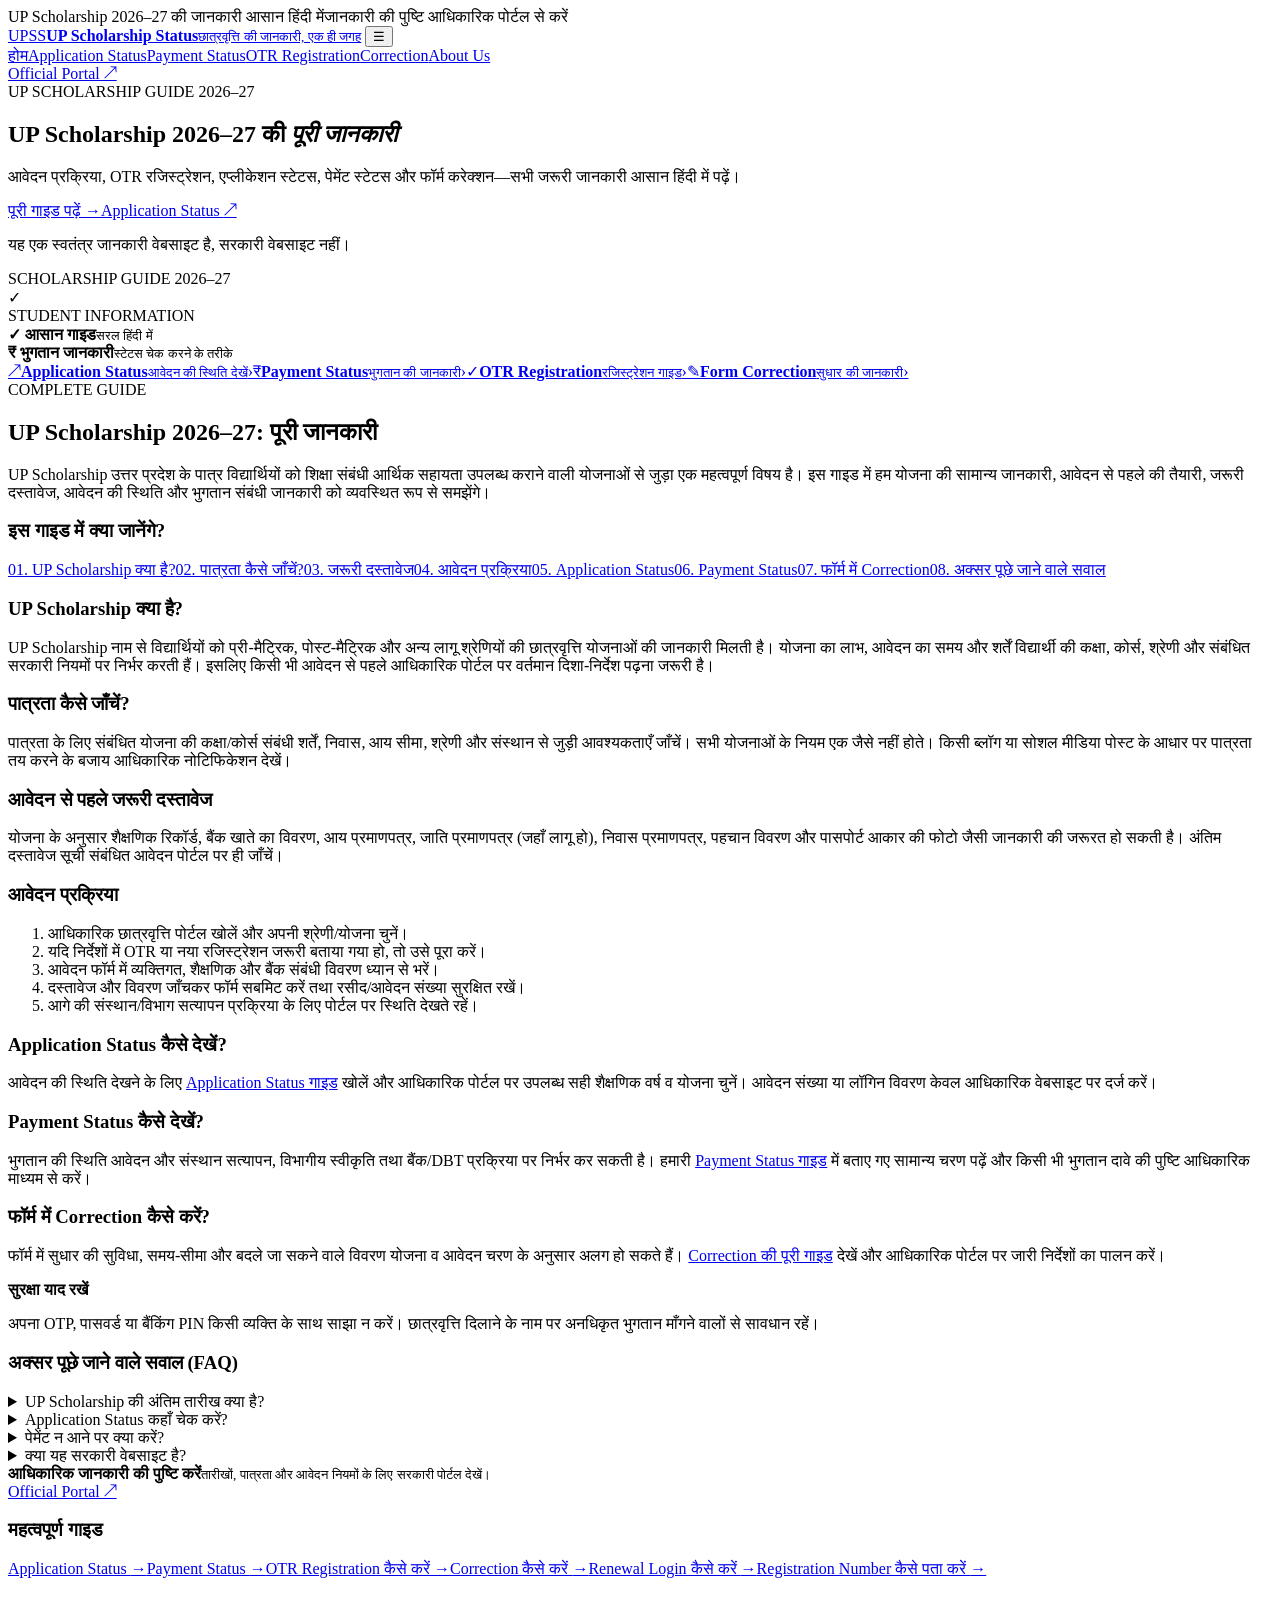
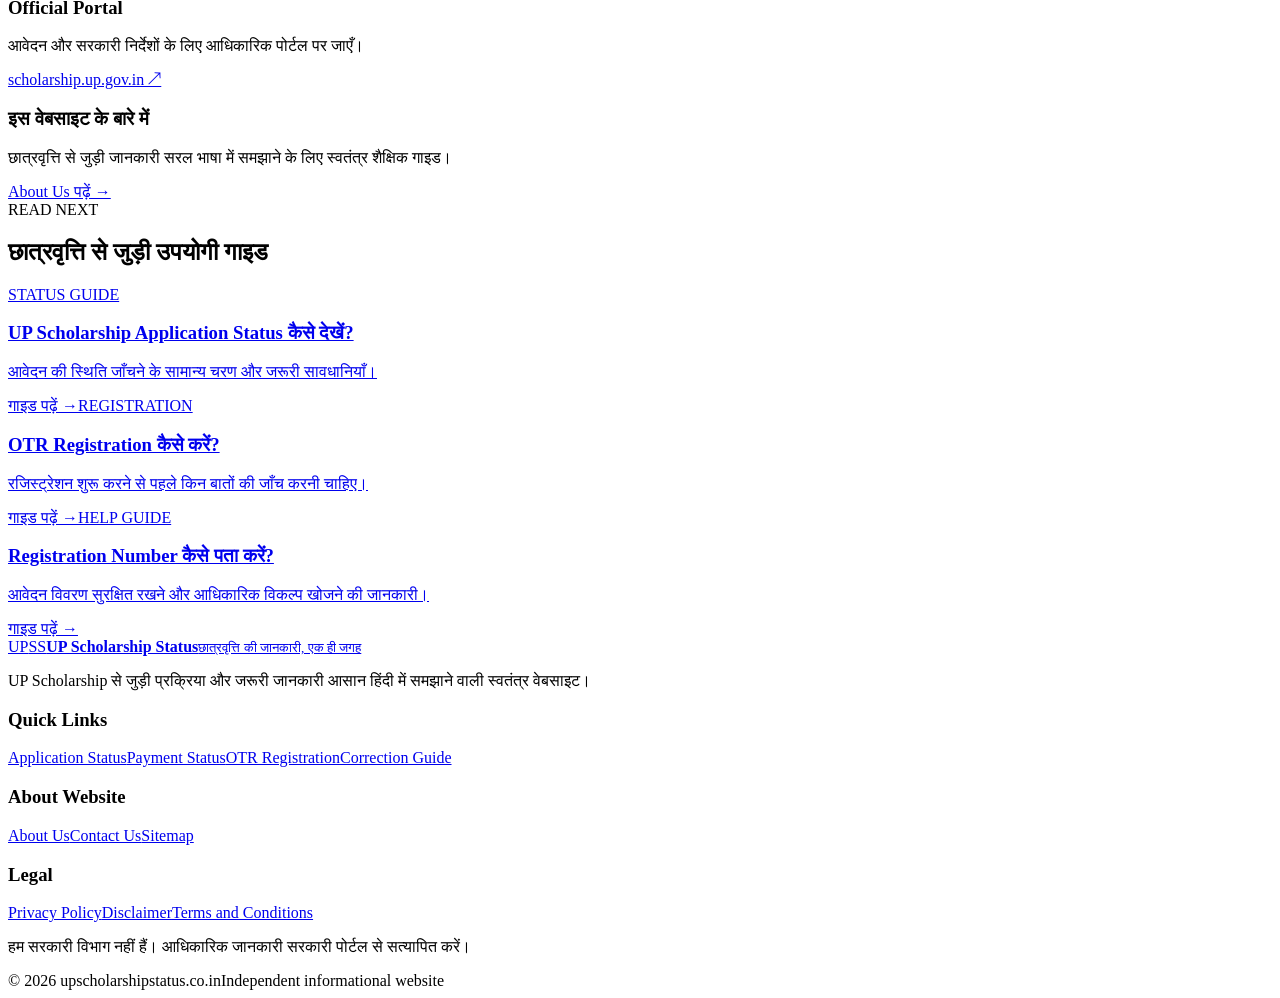
==== index.html @ b2dc7ee7 "Add files via upload" ====
<!doctype html>
<html lang="hi">
<head>
<meta charset="utf-8"><meta name="viewport" content="width=device-width, initial-scale=1">
<title>UP Scholarship 2026–27: पूरी जानकारी, आवेदन, स्टेटस और भुगतान</title>
<meta name="description" content="UP Scholarship 2026–27 की पूरी गाइड: आवेदन प्रक्रिया, OTR रजिस्ट्रेशन, एप्लीकेशन स्टेटस, पेमेंट स्टेटस, करेक्शन और जरूरी जानकारी।">
<link rel="canonical" href="https://upscholarshipstatus.co.in/">
<meta name="theme-color" content="#12396b"><link rel="stylesheet" href="/assets/style.css">
</head><body>
<div class="topline"><div class="wrap top-inner"><span>UP Scholarship 2026–27 की जानकारी आसान हिंदी में</span><span>जानकारी की पुष्टि आधिकारिक पोर्टल से करें</span></div></div>
<header class="header"><div class="wrap header-inner">
<a class="brand" href="/" aria-label="UP Scholarship Status homepage"><span class="brand-logo">UP<span>SS</span></span><span class="brand-copy"><strong>UP Scholarship Status</strong><small>छात्रवृत्ति की जानकारी, एक ही जगह</small></span></a>
<button class="menu-btn" id="menuBtn" aria-expanded="false" aria-controls="mainNav" aria-label="मेन्यू खोलें">☰</button>
<nav class="nav" id="mainNav"><a class="current" href="/">होम</a><a href="/application-status/">Application Status</a><a href="/payment-status/">Payment Status</a><a href="/otr-registration-kaise-kare/">OTR Registration</a><a href="/correction-kaise-kare/">Correction</a><a href="/about-us/">About Us</a></nav>
<a class="portal" href="https://scholarship.up.gov.in/" target="_blank" rel="noopener noreferrer">Official Portal ↗</a>
</div></header>
<main>
<section class="hero"><div class="wrap hero-grid"><div class="hero-text"><div class="pill"><i></i> UP SCHOLARSHIP GUIDE 2026–27</div><h1>UP Scholarship 2026–27 की <em>पूरी जानकारी</em></h1><p class="hero-lead">आवेदन प्रक्रिया, OTR रजिस्ट्रेशन, एप्लीकेशन स्टेटस, पेमेंट स्टेटस और फॉर्म करेक्शन—सभी जरूरी जानकारी आसान हिंदी में पढ़ें।</p><div class="hero-buttons"><a class="btn primary" href="#complete-guide">पूरी गाइड पढ़ें <span>→</span></a><a class="btn secondary" href="/application-status/">Application Status <span>↗</span></a></div><p class="disclaimer-mini">यह एक स्वतंत्र जानकारी वेबसाइट है, सरकारी वेबसाइट नहीं।</p></div><div class="hero-art"><div class="art-glow"></div><div class="hero-paper"><div class="paper-head">SCHOLARSHIP GUIDE <span>2026–27</span></div><div class="paper-line wide"></div><div class="paper-line"></div><div class="paper-line short"></div><div class="paper-check">✓</div><div class="paper-foot">STUDENT INFORMATION</div></div><div class="float-note note-one"><b>✓ आसान गाइड</b><small>सरल हिंदी में</small></div><div class="float-note note-two"><b>₹ भुगतान जानकारी</b><small>स्टेटस चेक करने के तरीके</small></div></div></div></section>
<section class="wrap shortcuts" aria-label="महत्वपूर्ण लिंक"><a href="/application-status/" class="shortcut s-blue"><span class="shortcut-icon">↗</span><span><b>Application Status</b><small>आवेदन की स्थिति देखें</small></span><span class="chev">›</span></a><a href="/payment-status/" class="shortcut s-green"><span class="shortcut-icon">₹</span><span><b>Payment Status</b><small>भुगतान की जानकारी</small></span><span class="chev">›</span></a><a href="/otr-registration-kaise-kare/" class="shortcut s-purple"><span class="shortcut-icon">✓</span><span><b>OTR Registration</b><small>रजिस्ट्रेशन गाइड</small></span><span class="chev">›</span></a><a href="/correction-kaise-kare/" class="shortcut s-orange"><span class="shortcut-icon">✎</span><span><b>Form Correction</b><small>सुधार की जानकारी</small></span><span class="chev">›</span></a></section>
<section class="wrap pillar" id="complete-guide"><div class="article"><div class="section-label">COMPLETE GUIDE</div><h2>UP Scholarship 2026–27: पूरी जानकारी</h2><p class="lead">UP Scholarship उत्तर प्रदेश के पात्र विद्यार्थियों को शिक्षा संबंधी आर्थिक सहायता उपलब्ध कराने वाली योजनाओं से जुड़ा एक महत्वपूर्ण विषय है। इस गाइड में हम योजना की सामान्य जानकारी, आवेदन से पहले की तैयारी, जरूरी दस्तावेज, आवेदन की स्थिति और भुगतान संबंधी जानकारी को व्यवस्थित रूप से समझेंगे।</p><div class="toc"><h3>इस गाइड में क्या जानेंगे?</h3><div class="toc-grid"><a href="#overview">01. UP Scholarship क्या है?</a><a href="#eligibility">02. पात्रता कैसे जाँचें?</a><a href="#documents">03. जरूरी दस्तावेज</a><a href="#apply">04. आवेदन प्रक्रिया</a><a href="#status">05. Application Status</a><a href="#payment">06. Payment Status</a><a href="#correction">07. फॉर्म में Correction</a><a href="#faq">08. अक्सर पूछे जाने वाले सवाल</a></div></div>
<h3 id="overview">UP Scholarship क्या है?</h3><p>UP Scholarship नाम से विद्यार्थियों को प्री-मैट्रिक, पोस्ट-मैट्रिक और अन्य लागू श्रेणियों की छात्रवृत्ति योजनाओं की जानकारी मिलती है। योजना का लाभ, आवेदन का समय और शर्तें विद्यार्थी की कक्षा, कोर्स, श्रेणी और संबंधित सरकारी नियमों पर निर्भर करती हैं। इसलिए किसी भी आवेदन से पहले आधिकारिक पोर्टल पर वर्तमान दिशा-निर्देश पढ़ना जरूरी है।</p>
<h3 id="eligibility">पात्रता कैसे जाँचें?</h3><p>पात्रता के लिए संबंधित योजना की कक्षा/कोर्स संबंधी शर्तें, निवास, आय सीमा, श्रेणी और संस्थान से जुड़ी आवश्यकताएँ जाँचें। सभी योजनाओं के नियम एक जैसे नहीं होते। किसी ब्लॉग या सोशल मीडिया पोस्ट के आधार पर पात्रता तय करने के बजाय आधिकारिक नोटिफिकेशन देखें।</p>
<h3 id="documents">आवेदन से पहले जरूरी दस्तावेज</h3><p>योजना के अनुसार शैक्षणिक रिकॉर्ड, बैंक खाते का विवरण, आय प्रमाणपत्र, जाति प्रमाणपत्र (जहाँ लागू हो), निवास प्रमाणपत्र, पहचान विवरण और पासपोर्ट आकार की फोटो जैसी जानकारी की जरूरत हो सकती है। अंतिम दस्तावेज सूची संबंधित आवेदन पोर्टल पर ही जाँचें।</p>
<h3 id="apply">आवेदन प्रक्रिया</h3><ol><li>आधिकारिक छात्रवृत्ति पोर्टल खोलें और अपनी श्रेणी/योजना चुनें।</li><li>यदि निर्देशों में OTR या नया रजिस्ट्रेशन जरूरी बताया गया हो, तो उसे पूरा करें।</li><li>आवेदन फॉर्म में व्यक्तिगत, शैक्षणिक और बैंक संबंधी विवरण ध्यान से भरें।</li><li>दस्तावेज और विवरण जाँचकर फॉर्म सबमिट करें तथा रसीद/आवेदन संख्या सुरक्षित रखें।</li><li>आगे की संस्थान/विभाग सत्यापन प्रक्रिया के लिए पोर्टल पर स्थिति देखते रहें।</li></ol>
<h3 id="status">Application Status कैसे देखें?</h3><p>आवेदन की स्थिति देखने के लिए <a href="/application-status/">Application Status गाइड</a> खोलें और आधिकारिक पोर्टल पर उपलब्ध सही शैक्षणिक वर्ष व योजना चुनें। आवेदन संख्या या लॉगिन विवरण केवल आधिकारिक वेबसाइट पर दर्ज करें।</p>
<h3 id="payment">Payment Status कैसे देखें?</h3><p>भुगतान की स्थिति आवेदन और संस्थान सत्यापन, विभागीय स्वीकृति तथा बैंक/DBT प्रक्रिया पर निर्भर कर सकती है। हमारी <a href="/payment-status/">Payment Status गाइड</a> में बताए गए सामान्य चरण पढ़ें और किसी भी भुगतान दावे की पुष्टि आधिकारिक माध्यम से करें।</p>
<h3 id="correction">फॉर्म में Correction कैसे करें?</h3><p>फॉर्म में सुधार की सुविधा, समय-सीमा और बदले जा सकने वाले विवरण योजना व आवेदन चरण के अनुसार अलग हो सकते हैं। <a href="/correction-kaise-kare/">Correction की पूरी गाइड</a> देखें और आधिकारिक पोर्टल पर जारी निर्देशों का पालन करें।</p>
<div class="callout"><b>सुरक्षा याद रखें</b><p>अपना OTP, पासवर्ड या बैंकिंग PIN किसी व्यक्ति के साथ साझा न करें। छात्रवृत्ति दिलाने के नाम पर अनधिकृत भुगतान माँगने वालों से सावधान रहें।</p></div>
<h3 id="faq">अक्सर पूछे जाने वाले सवाल (FAQ)</h3><details><summary>UP Scholarship की अंतिम तारीख क्या है?</summary><p>अंतिम तारीख योजना और शैक्षणिक वर्ष के अनुसार बदल सकती है। वर्तमान तारीख आधिकारिक पोर्टल पर देखें।</p></details><details><summary>Application Status कहाँ चेक करें?</summary><p>हमारी <a href="/application-status/">Application Status गाइड</a> पढ़ें और फिर आधिकारिक पोर्टल पर स्थिति जाँचें।</p></details><details><summary>पेमेंट न आने पर क्या करें?</summary><p>आवेदन/सत्यापन की स्थिति और बैंक विवरण की जाँच करें। जरूरत पड़ने पर संस्थान या आधिकारिक हेल्पडेस्क से संपर्क करें।</p></details><details><summary>क्या यह सरकारी वेबसाइट है?</summary><p>नहीं। upscholarshipstatus.co.in एक स्वतंत्र जानकारी वेबसाइट है। आधिकारिक आवेदन और नियमों के लिए सरकारी पोर्टल देखें।</p></details>
<div class="official-box"><div><b>आधिकारिक जानकारी की पुष्टि करें</b><small>तारीखों, पात्रता और आवेदन नियमों के लिए सरकारी पोर्टल देखें।</small></div><a class="btn primary" href="https://scholarship.up.gov.in/" target="_blank" rel="noopener noreferrer">Official Portal ↗</a></div>
</div><aside class="sidebar"><div class="side-card"><h3>महत्वपूर्ण गाइड</h3><a href="/application-status/">Application Status <span>→</span></a><a href="/payment-status/">Payment Status <span>→</span></a><a href="/otr-registration-kaise-kare/">OTR Registration कैसे करें <span>→</span></a><a href="/correction-kaise-kare/">Correction कैसे करें <span>→</span></a><a href="/renewal-login-kaise-kare/">Renewal Login कैसे करें <span>→</span></a><a href="/registration-number-kaise-pata-kare/">Registration Number कैसे पता करें <span>→</span></a></div><div class="side-card side-blue"><h3>Official Portal</h3><p>आवेदन और सरकारी निर्देशों के लिए आधिकारिक पोर्टल पर जाएँ।</p><a class="side-portal" href="https://scholarship.up.gov.in/" target="_blank" rel="noopener noreferrer">scholarship.up.gov.in ↗</a></div><div class="side-card"><h3>इस वेबसाइट के बारे में</h3><p>छात्रवृत्ति से जुड़ी जानकारी सरल भाषा में समझाने के लिए स्वतंत्र शैक्षिक गाइड।</p><a href="/about-us/">About Us पढ़ें →</a></div></aside></section>
<section class="wrap latest"><div class="latest-head"><div><div class="section-label">READ NEXT</div><h2>छात्रवृत्ति से जुड़ी उपयोगी गाइड</h2></div></div><div class="post-grid"><a class="post-card" href="/application-status/"><span class="post-tag">STATUS GUIDE</span><h3>UP Scholarship Application Status कैसे देखें?</h3><p>आवेदन की स्थिति जाँचने के सामान्य चरण और जरूरी सावधानियाँ।</p><span class="read-more">गाइड पढ़ें →</span></a><a class="post-card" href="/otr-registration-kaise-kare/"><span class="post-tag">REGISTRATION</span><h3>OTR Registration कैसे करें?</h3><p>रजिस्ट्रेशन शुरू करने से पहले किन बातों की जाँच करनी चाहिए।</p><span class="read-more">गाइड पढ़ें →</span></a><a class="post-card" href="/registration-number-kaise-pata-kare/"><span class="post-tag">HELP GUIDE</span><h3>Registration Number कैसे पता करें?</h3><p>आवेदन विवरण सुरक्षित रखने और आधिकारिक विकल्प खोजने की जानकारी।</p><span class="read-more">गाइड पढ़ें →</span></a></div></section>
</main>
<footer class="footer"><div class="wrap footer-grid"><div class="footer-about"><a class="brand footer-brand" href="/"><span class="brand-logo">UP<span>SS</span></span><span class="brand-copy"><strong>UP Scholarship Status</strong><small>छात्रवृत्ति की जानकारी, एक ही जगह</small></span></a><p>UP Scholarship से जुड़ी प्रक्रिया और जरूरी जानकारी आसान हिंदी में समझाने वाली स्वतंत्र वेबसाइट।</p></div><div><h3>Quick Links</h3><a href="/application-status/">Application Status</a><a href="/payment-status/">Payment Status</a><a href="/otr-registration-kaise-kare/">OTR Registration</a><a href="/correction-kaise-kare/">Correction Guide</a></div><div><h3>About Website</h3><a href="/about-us/">About Us</a><a href="/contact-us/">Contact Us</a><a href="/sitemap/">Sitemap</a></div><div><h3>Legal</h3><a href="/privacy-policy/">Privacy Policy</a><a href="/disclaimer/">Disclaimer</a><a href="/terms-and-conditions/">Terms and Conditions</a><p class="footer-warning">हम सरकारी विभाग नहीं हैं। आधिकारिक जानकारी सरकारी पोर्टल से सत्यापित करें।</p></div></div><div class="footer-bottom"><div class="wrap"><span>© 2026 upscholarshipstatus.co.in</span><span>Independent informational website</span></div></div></footer>
<script src="/assets/script.js" defer></script></body></html>
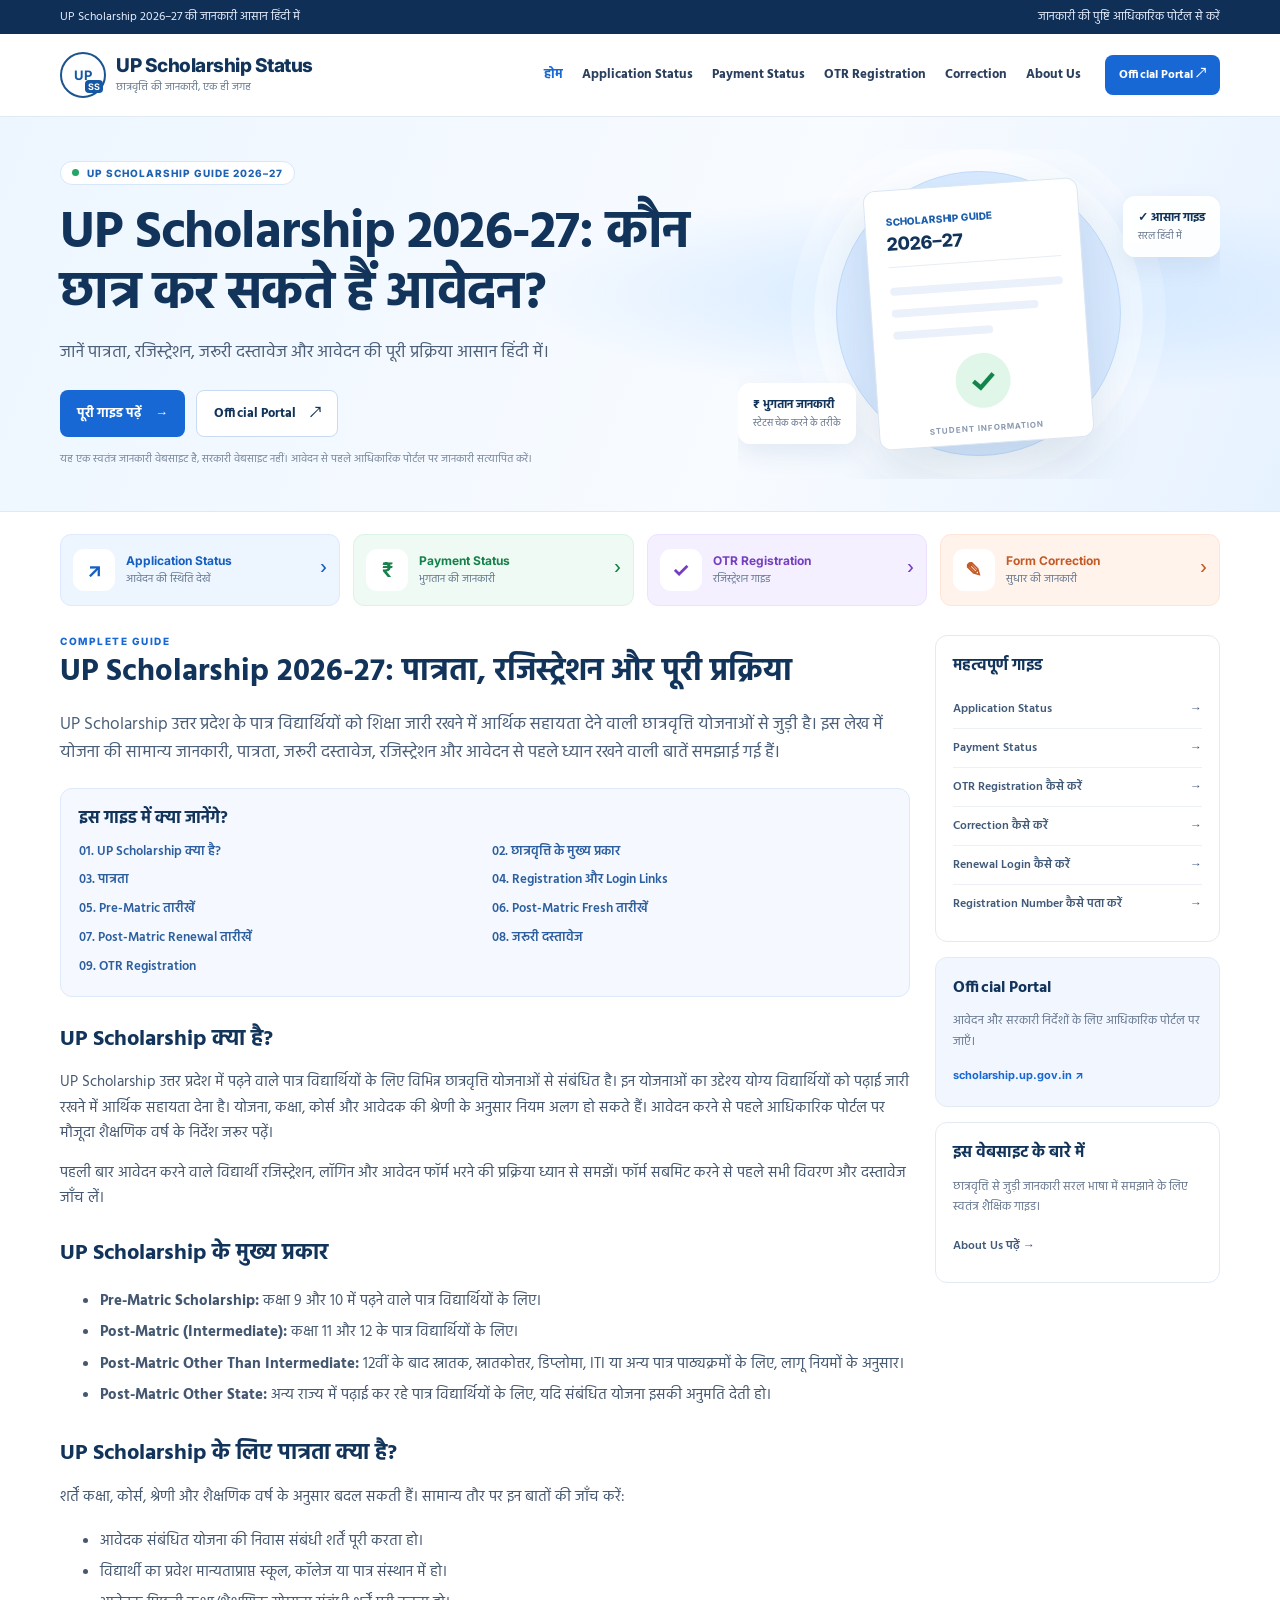
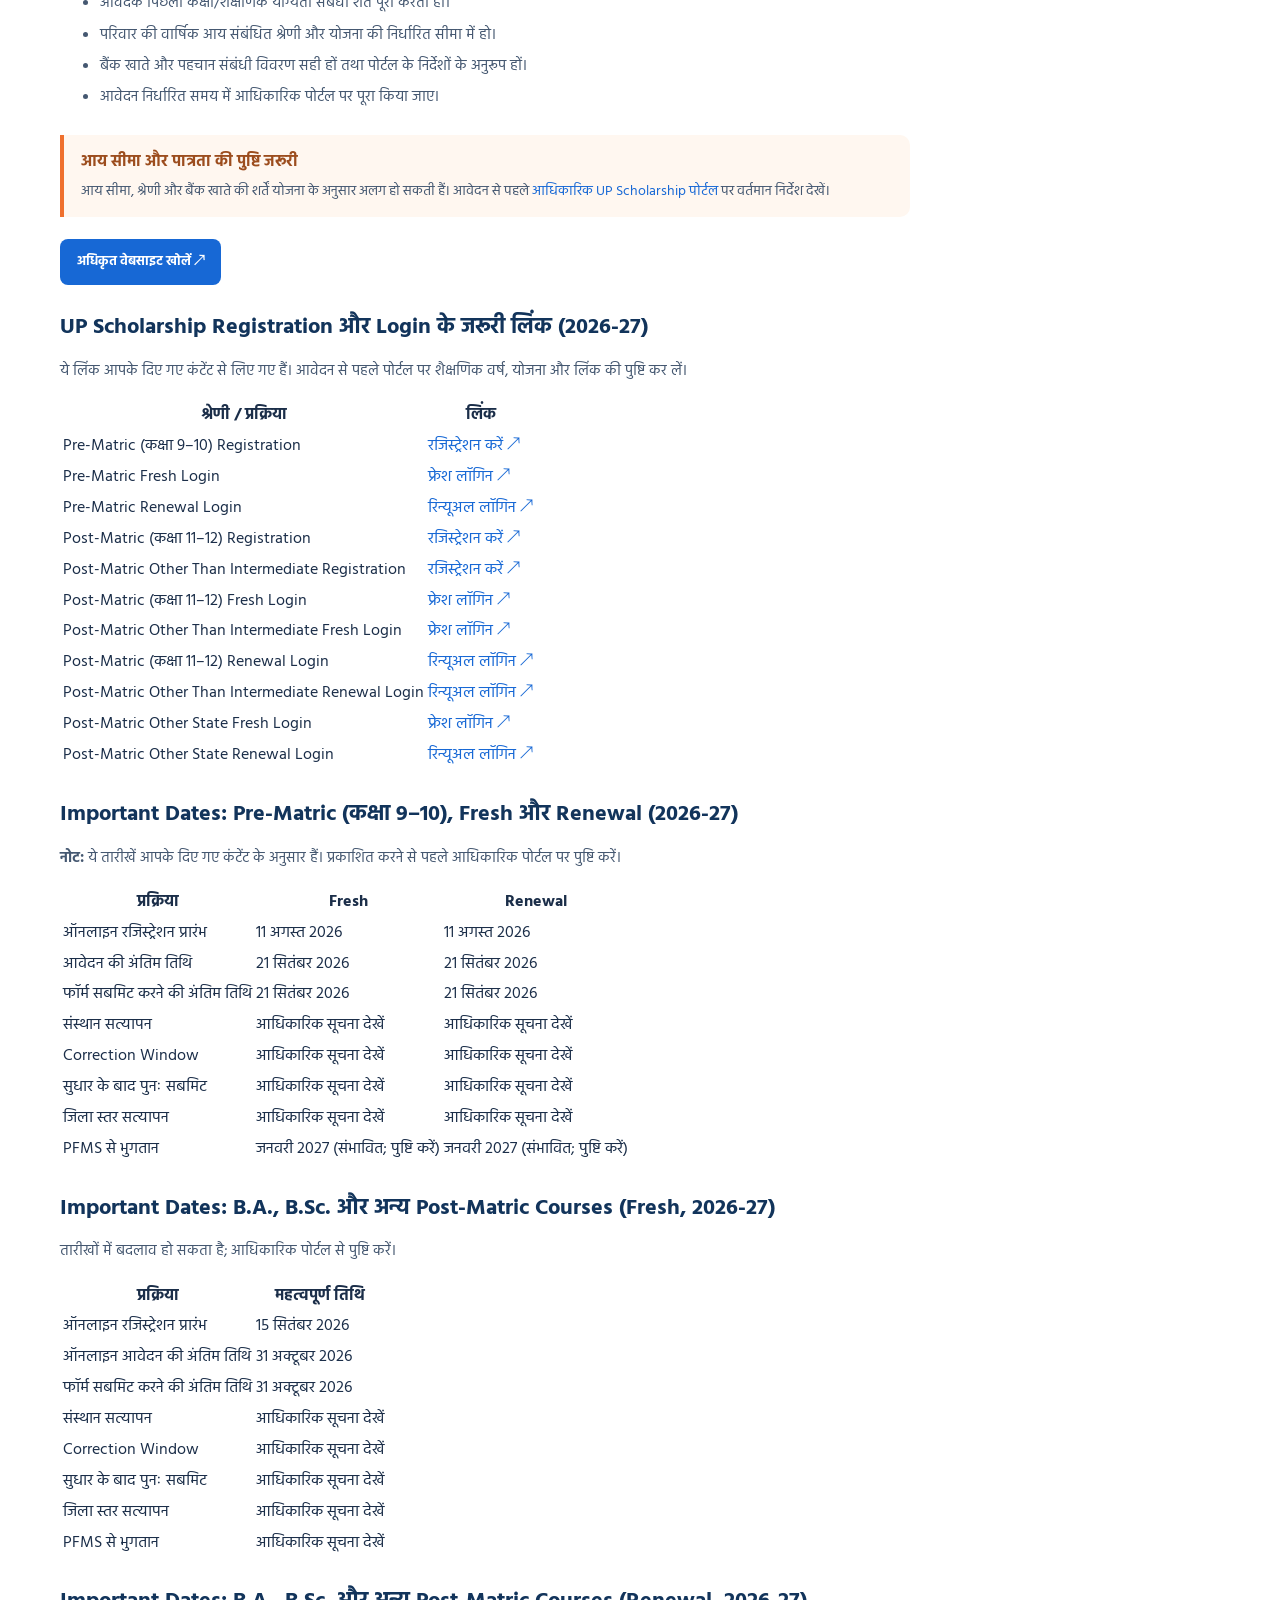
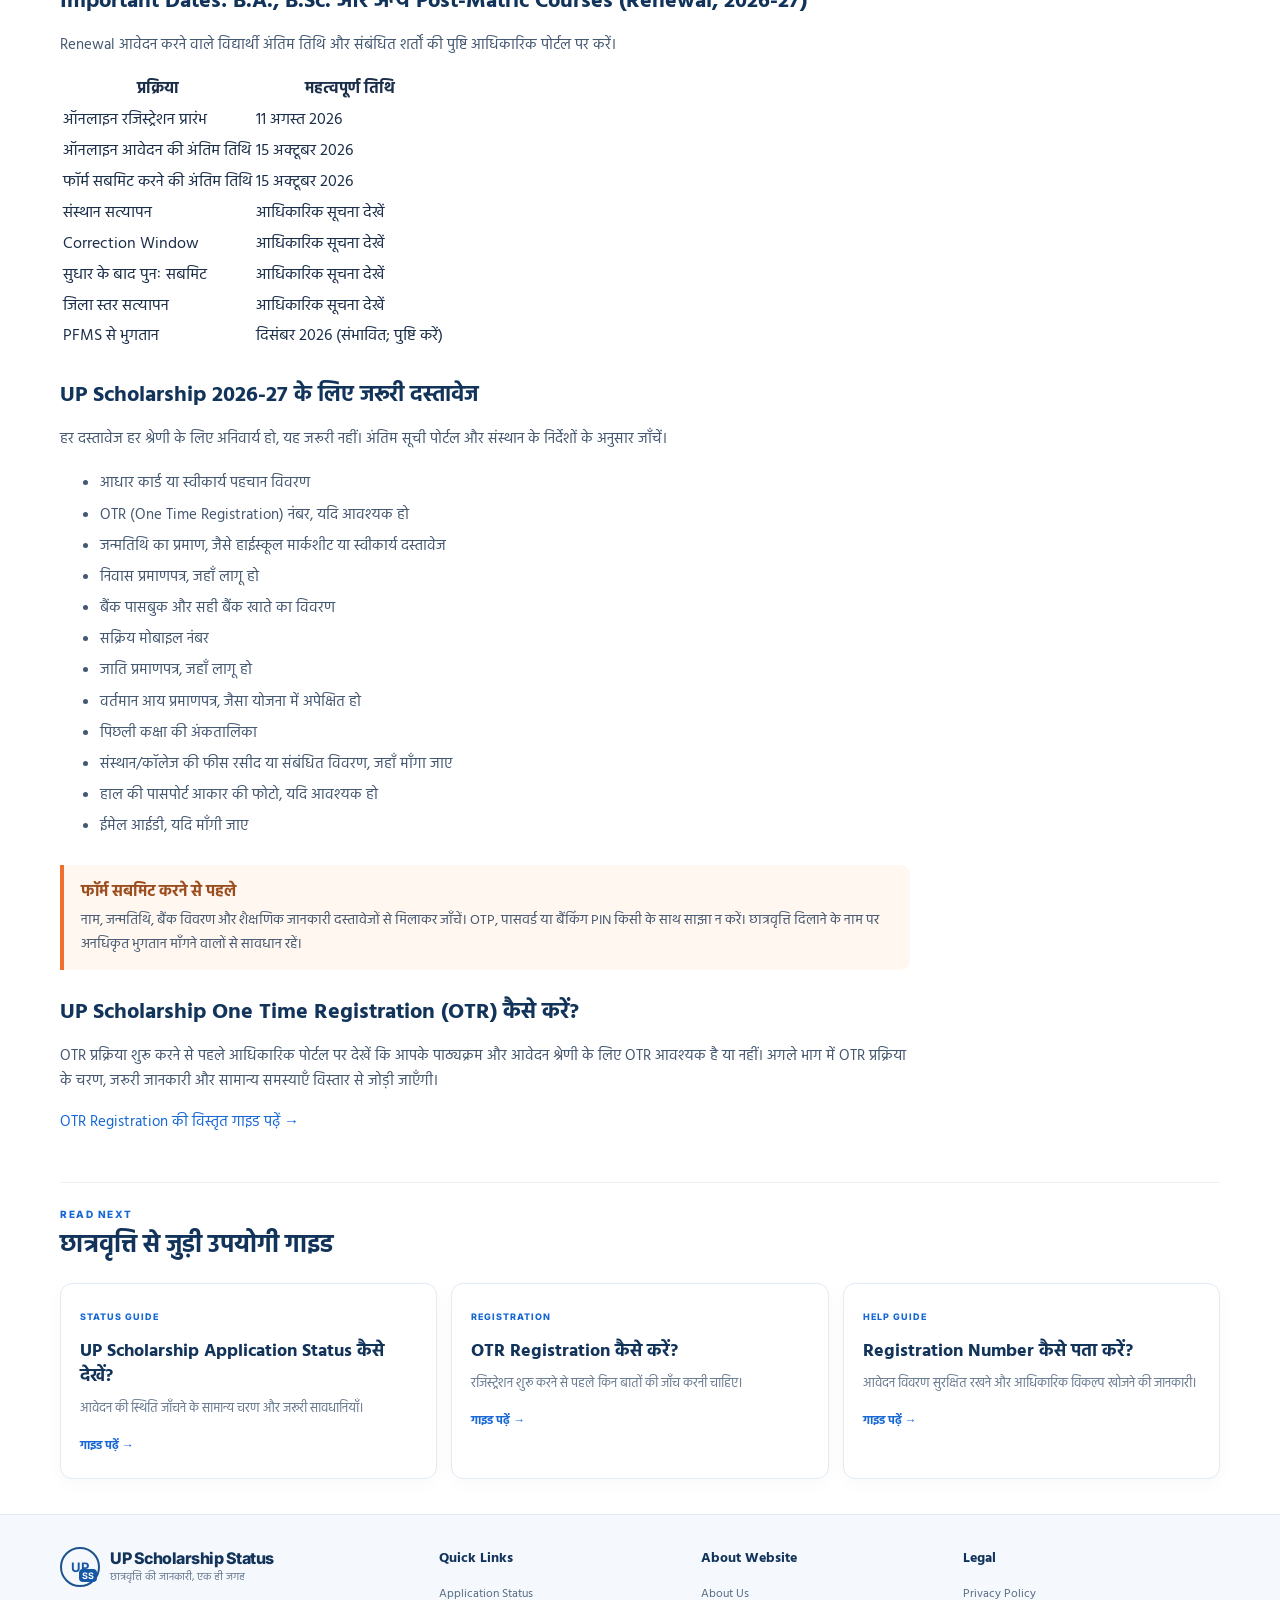
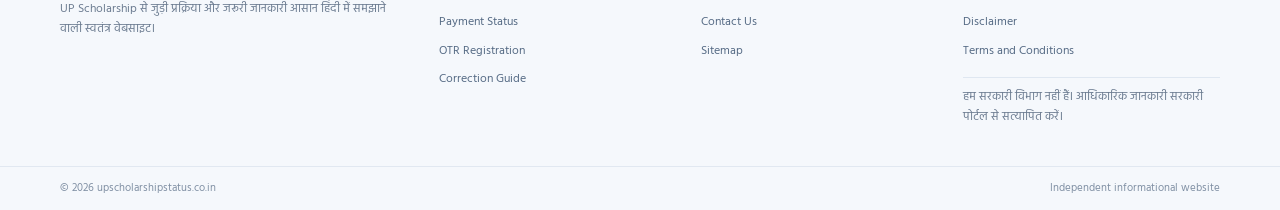
==== commit adcd19bf: "Update print statement to show 'Goodbye World'" ====
--- a/index.html
+++ b/index.html
@@ -2,8 +2,8 @@
 <html lang="hi">
 <head>
 <meta charset="utf-8"><meta name="viewport" content="width=device-width, initial-scale=1">
-<title>UP Scholarship 2026–27: पूरी जानकारी, आवेदन, स्टेटस और भुगतान</title>
-<meta name="description" content="UP Scholarship 2026–27 की पूरी गाइड: आवेदन प्रक्रिया, OTR रजिस्ट्रेशन, एप्लीकेशन स्टेटस, पेमेंट स्टेटस, करेक्शन और जरूरी जानकारी।">
+<title>UP Scholarship 2026-27: पात्रता, रजिस्ट्रेशन और पूरी प्रक्रिया</title>
+<meta name="description" content="UP Scholarship 2026-27 की पात्रता, रजिस्ट्रेशन लिंक, महत्वपूर्ण तारीखें, जरूरी दस्तावेज और आवेदन प्रक्रिया की गाइड। आवेदन से पहले आधिकारिक पोर्टल पर नियम सत्यापित करें।">
 <link rel="canonical" href="https://upscholarshipstatus.co.in/">
 <meta name="theme-color" content="#12396b"><link rel="stylesheet" href="/assets/style.css">
 </head><body>
@@ -15,20 +15,21 @@
 <a class="portal" href="https://scholarship.up.gov.in/" target="_blank" rel="noopener noreferrer">Official Portal ↗</a>
 </div></header>
 <main>
-<section class="hero"><div class="wrap hero-grid"><div class="hero-text"><div class="pill"><i></i> UP SCHOLARSHIP GUIDE 2026–27</div><h1>UP Scholarship 2026–27 की <em>पूरी जानकारी</em></h1><p class="hero-lead">आवेदन प्रक्रिया, OTR रजिस्ट्रेशन, एप्लीकेशन स्टेटस, पेमेंट स्टेटस और फॉर्म करेक्शन—सभी जरूरी जानकारी आसान हिंदी में पढ़ें।</p><div class="hero-buttons"><a class="btn primary" href="#complete-guide">पूरी गाइड पढ़ें <span>→</span></a><a class="btn secondary" href="/application-status/">Application Status <span>↗</span></a></div><p class="disclaimer-mini">यह एक स्वतंत्र जानकारी वेबसाइट है, सरकारी वेबसाइट नहीं।</p></div><div class="hero-art"><div class="art-glow"></div><div class="hero-paper"><div class="paper-head">SCHOLARSHIP GUIDE <span>2026–27</span></div><div class="paper-line wide"></div><div class="paper-line"></div><div class="paper-line short"></div><div class="paper-check">✓</div><div class="paper-foot">STUDENT INFORMATION</div></div><div class="float-note note-one"><b>✓ आसान गाइड</b><small>सरल हिंदी में</small></div><div class="float-note note-two"><b>₹ भुगतान जानकारी</b><small>स्टेटस चेक करने के तरीके</small></div></div></div></section>
+<section class="hero"><div class="wrap hero-grid"><div class="hero-text"><div class="pill"><i></i> UP SCHOLARSHIP GUIDE 2026–27</div><h1>UP Scholarship 2026-27: कौन छात्र कर सकते हैं आवेदन?</h1><p class="hero-lead">जानें पात्रता, रजिस्ट्रेशन, जरूरी दस्तावेज और आवेदन की पूरी प्रक्रिया आसान हिंदी में।</p><div class="hero-buttons"><a class="btn primary" href="#complete-guide">पूरी गाइड पढ़ें <span>→</span></a><a class="btn secondary" href="https://scholarship.up.gov.in/" target="_blank" rel="noopener noreferrer">Official Portal <span>↗</span></a></div><p class="disclaimer-mini">यह एक स्वतंत्र जानकारी वेबसाइट है, सरकारी वेबसाइट नहीं। आवेदन से पहले आधिकारिक पोर्टल पर जानकारी सत्यापित करें।</p></div><div class="hero-art"><div class="art-glow"></div><div class="hero-paper"><div class="paper-head">SCHOLARSHIP GUIDE <span>2026–27</span></div><div class="paper-line wide"></div><div class="paper-line"></div><div class="paper-line short"></div><div class="paper-check">✓</div><div class="paper-foot">STUDENT INFORMATION</div></div><div class="float-note note-one"><b>✓ आसान गाइड</b><small>सरल हिंदी में</small></div><div class="float-note note-two"><b>₹ भुगतान जानकारी</b><small>स्टेटस चेक करने के तरीके</small></div></div></div></section>
 <section class="wrap shortcuts" aria-label="महत्वपूर्ण लिंक"><a href="/application-status/" class="shortcut s-blue"><span class="shortcut-icon">↗</span><span><b>Application Status</b><small>आवेदन की स्थिति देखें</small></span><span class="chev">›</span></a><a href="/payment-status/" class="shortcut s-green"><span class="shortcut-icon">₹</span><span><b>Payment Status</b><small>भुगतान की जानकारी</small></span><span class="chev">›</span></a><a href="/otr-registration-kaise-kare/" class="shortcut s-purple"><span class="shortcut-icon">✓</span><span><b>OTR Registration</b><small>रजिस्ट्रेशन गाइड</small></span><span class="chev">›</span></a><a href="/correction-kaise-kare/" class="shortcut s-orange"><span class="shortcut-icon">✎</span><span><b>Form Correction</b><small>सुधार की जानकारी</small></span><span class="chev">›</span></a></section>
-<section class="wrap pillar" id="complete-guide"><div class="article"><div class="section-label">COMPLETE GUIDE</div><h2>UP Scholarship 2026–27: पूरी जानकारी</h2><p class="lead">UP Scholarship उत्तर प्रदेश के पात्र विद्यार्थियों को शिक्षा संबंधी आर्थिक सहायता उपलब्ध कराने वाली योजनाओं से जुड़ा एक महत्वपूर्ण विषय है। इस गाइड में हम योजना की सामान्य जानकारी, आवेदन से पहले की तैयारी, जरूरी दस्तावेज, आवेदन की स्थिति और भुगतान संबंधी जानकारी को व्यवस्थित रूप से समझेंगे।</p><div class="toc"><h3>इस गाइड में क्या जानेंगे?</h3><div class="toc-grid"><a href="#overview">01. UP Scholarship क्या है?</a><a href="#eligibility">02. पात्रता कैसे जाँचें?</a><a href="#documents">03. जरूरी दस्तावेज</a><a href="#apply">04. आवेदन प्रक्रिया</a><a href="#status">05. Application Status</a><a href="#payment">06. Payment Status</a><a href="#correction">07. फॉर्म में Correction</a><a href="#faq">08. अक्सर पूछे जाने वाले सवाल</a></div></div>
-<h3 id="overview">UP Scholarship क्या है?</h3><p>UP Scholarship नाम से विद्यार्थियों को प्री-मैट्रिक, पोस्ट-मैट्रिक और अन्य लागू श्रेणियों की छात्रवृत्ति योजनाओं की जानकारी मिलती है। योजना का लाभ, आवेदन का समय और शर्तें विद्यार्थी की कक्षा, कोर्स, श्रेणी और संबंधित सरकारी नियमों पर निर्भर करती हैं। इसलिए किसी भी आवेदन से पहले आधिकारिक पोर्टल पर वर्तमान दिशा-निर्देश पढ़ना जरूरी है।</p>
-<h3 id="eligibility">पात्रता कैसे जाँचें?</h3><p>पात्रता के लिए संबंधित योजना की कक्षा/कोर्स संबंधी शर्तें, निवास, आय सीमा, श्रेणी और संस्थान से जुड़ी आवश्यकताएँ जाँचें। सभी योजनाओं के नियम एक जैसे नहीं होते। किसी ब्लॉग या सोशल मीडिया पोस्ट के आधार पर पात्रता तय करने के बजाय आधिकारिक नोटिफिकेशन देखें।</p>
-<h3 id="documents">आवेदन से पहले जरूरी दस्तावेज</h3><p>योजना के अनुसार शैक्षणिक रिकॉर्ड, बैंक खाते का विवरण, आय प्रमाणपत्र, जाति प्रमाणपत्र (जहाँ लागू हो), निवास प्रमाणपत्र, पहचान विवरण और पासपोर्ट आकार की फोटो जैसी जानकारी की जरूरत हो सकती है। अंतिम दस्तावेज सूची संबंधित आवेदन पोर्टल पर ही जाँचें।</p>
-<h3 id="apply">आवेदन प्रक्रिया</h3><ol><li>आधिकारिक छात्रवृत्ति पोर्टल खोलें और अपनी श्रेणी/योजना चुनें।</li><li>यदि निर्देशों में OTR या नया रजिस्ट्रेशन जरूरी बताया गया हो, तो उसे पूरा करें।</li><li>आवेदन फॉर्म में व्यक्तिगत, शैक्षणिक और बैंक संबंधी विवरण ध्यान से भरें।</li><li>दस्तावेज और विवरण जाँचकर फॉर्म सबमिट करें तथा रसीद/आवेदन संख्या सुरक्षित रखें।</li><li>आगे की संस्थान/विभाग सत्यापन प्रक्रिया के लिए पोर्टल पर स्थिति देखते रहें।</li></ol>
-<h3 id="status">Application Status कैसे देखें?</h3><p>आवेदन की स्थिति देखने के लिए <a href="/application-status/">Application Status गाइड</a> खोलें और आधिकारिक पोर्टल पर उपलब्ध सही शैक्षणिक वर्ष व योजना चुनें। आवेदन संख्या या लॉगिन विवरण केवल आधिकारिक वेबसाइट पर दर्ज करें।</p>
-<h3 id="payment">Payment Status कैसे देखें?</h3><p>भुगतान की स्थिति आवेदन और संस्थान सत्यापन, विभागीय स्वीकृति तथा बैंक/DBT प्रक्रिया पर निर्भर कर सकती है। हमारी <a href="/payment-status/">Payment Status गाइड</a> में बताए गए सामान्य चरण पढ़ें और किसी भी भुगतान दावे की पुष्टि आधिकारिक माध्यम से करें।</p>
-<h3 id="correction">फॉर्म में Correction कैसे करें?</h3><p>फॉर्म में सुधार की सुविधा, समय-सीमा और बदले जा सकने वाले विवरण योजना व आवेदन चरण के अनुसार अलग हो सकते हैं। <a href="/correction-kaise-kare/">Correction की पूरी गाइड</a> देखें और आधिकारिक पोर्टल पर जारी निर्देशों का पालन करें।</p>
-<div class="callout"><b>सुरक्षा याद रखें</b><p>अपना OTP, पासवर्ड या बैंकिंग PIN किसी व्यक्ति के साथ साझा न करें। छात्रवृत्ति दिलाने के नाम पर अनधिकृत भुगतान माँगने वालों से सावधान रहें।</p></div>
-<h3 id="faq">अक्सर पूछे जाने वाले सवाल (FAQ)</h3><details><summary>UP Scholarship की अंतिम तारीख क्या है?</summary><p>अंतिम तारीख योजना और शैक्षणिक वर्ष के अनुसार बदल सकती है। वर्तमान तारीख आधिकारिक पोर्टल पर देखें।</p></details><details><summary>Application Status कहाँ चेक करें?</summary><p>हमारी <a href="/application-status/">Application Status गाइड</a> पढ़ें और फिर आधिकारिक पोर्टल पर स्थिति जाँचें।</p></details><details><summary>पेमेंट न आने पर क्या करें?</summary><p>आवेदन/सत्यापन की स्थिति और बैंक विवरण की जाँच करें। जरूरत पड़ने पर संस्थान या आधिकारिक हेल्पडेस्क से संपर्क करें।</p></details><details><summary>क्या यह सरकारी वेबसाइट है?</summary><p>नहीं। upscholarshipstatus.co.in एक स्वतंत्र जानकारी वेबसाइट है। आधिकारिक आवेदन और नियमों के लिए सरकारी पोर्टल देखें।</p></details>
-<div class="official-box"><div><b>आधिकारिक जानकारी की पुष्टि करें</b><small>तारीखों, पात्रता और आवेदन नियमों के लिए सरकारी पोर्टल देखें।</small></div><a class="btn primary" href="https://scholarship.up.gov.in/" target="_blank" rel="noopener noreferrer">Official Portal ↗</a></div>
-</div><aside class="sidebar"><div class="side-card"><h3>महत्वपूर्ण गाइड</h3><a href="/application-status/">Application Status <span>→</span></a><a href="/payment-status/">Payment Status <span>→</span></a><a href="/otr-registration-kaise-kare/">OTR Registration कैसे करें <span>→</span></a><a href="/correction-kaise-kare/">Correction कैसे करें <span>→</span></a><a href="/renewal-login-kaise-kare/">Renewal Login कैसे करें <span>→</span></a><a href="/registration-number-kaise-pata-kare/">Registration Number कैसे पता करें <span>→</span></a></div><div class="side-card side-blue"><h3>Official Portal</h3><p>आवेदन और सरकारी निर्देशों के लिए आधिकारिक पोर्टल पर जाएँ।</p><a class="side-portal" href="https://scholarship.up.gov.in/" target="_blank" rel="noopener noreferrer">scholarship.up.gov.in ↗</a></div><div class="side-card"><h3>इस वेबसाइट के बारे में</h3><p>छात्रवृत्ति से जुड़ी जानकारी सरल भाषा में समझाने के लिए स्वतंत्र शैक्षिक गाइड।</p><a href="/about-us/">About Us पढ़ें →</a></div></aside></section>
+<section class="wrap pillar" id="complete-guide"><article class="article"><div class="section-label">COMPLETE GUIDE</div><h2>UP Scholarship 2026-27: पात्रता, रजिस्ट्रेशन और पूरी प्रक्रिया</h2><p class="lead">UP Scholarship उत्तर प्रदेश के पात्र विद्यार्थियों को शिक्षा जारी रखने में आर्थिक सहायता देने वाली छात्रवृत्ति योजनाओं से जुड़ी है। इस लेख में योजना की सामान्य जानकारी, पात्रता, जरूरी दस्तावेज, रजिस्ट्रेशन और आवेदन से पहले ध्यान रखने वाली बातें समझाई गई हैं।</p>
+<div class="toc"><h3>इस गाइड में क्या जानेंगे?</h3><div class="toc-grid"><a href="#overview">01. UP Scholarship क्या है?</a><a href="#types">02. छात्रवृत्ति के मुख्य प्रकार</a><a href="#eligibility">03. पात्रता</a><a href="#links">04. Registration और Login Links</a><a href="#dates-pre">05. Pre-Matric तारीखें</a><a href="#dates-fresh">06. Post-Matric Fresh तारीखें</a><a href="#dates-renewal">07. Post-Matric Renewal तारीखें</a><a href="#documents">08. जरूरी दस्तावेज</a><a href="#otr">09. OTR Registration</a></div></div>
+<h3 id="overview">UP Scholarship क्या है?</h3><p>UP Scholarship उत्तर प्रदेश में पढ़ने वाले पात्र विद्यार्थियों के लिए विभिन्न छात्रवृत्ति योजनाओं से संबंधित है। इन योजनाओं का उद्देश्य योग्य विद्यार्थियों को पढ़ाई जारी रखने में आर्थिक सहायता देना है। योजना, कक्षा, कोर्स और आवेदक की श्रेणी के अनुसार नियम अलग हो सकते हैं। आवेदन करने से पहले आधिकारिक पोर्टल पर मौजूदा शैक्षणिक वर्ष के निर्देश जरूर पढ़ें।</p><p>पहली बार आवेदन करने वाले विद्यार्थी रजिस्ट्रेशन, लॉगिन और आवेदन फॉर्म भरने की प्रक्रिया ध्यान से समझें। फॉर्म सबमिट करने से पहले सभी विवरण और दस्तावेज जाँच लें।</p>
+<h3 id="types">UP Scholarship के मुख्य प्रकार</h3><ul><li><strong>Pre-Matric Scholarship:</strong> कक्षा 9 और 10 में पढ़ने वाले पात्र विद्यार्थियों के लिए।</li><li><strong>Post-Matric (Intermediate):</strong> कक्षा 11 और 12 के पात्र विद्यार्थियों के लिए।</li><li><strong>Post-Matric Other Than Intermediate:</strong> 12वीं के बाद स्नातक, स्नातकोत्तर, डिप्लोमा, ITI या अन्य पात्र पाठ्यक्रमों के लिए, लागू नियमों के अनुसार।</li><li><strong>Post-Matric Other State:</strong> अन्य राज्य में पढ़ाई कर रहे पात्र विद्यार्थियों के लिए, यदि संबंधित योजना इसकी अनुमति देती हो।</li></ul>
+<h3 id="eligibility">UP Scholarship के लिए पात्रता क्या है?</h3><p>शर्तें कक्षा, कोर्स, श्रेणी और शैक्षणिक वर्ष के अनुसार बदल सकती हैं। सामान्य तौर पर इन बातों की जाँच करें:</p><ul><li>आवेदक संबंधित योजना की निवास संबंधी शर्तें पूरी करता हो।</li><li>विद्यार्थी का प्रवेश मान्यताप्राप्त स्कूल, कॉलेज या पात्र संस्थान में हो।</li><li>आवेदक पिछली कक्षा/शैक्षणिक योग्यता संबंधी शर्तें पूरी करता हो।</li><li>परिवार की वार्षिक आय संबंधित श्रेणी और योजना की निर्धारित सीमा में हो।</li><li>बैंक खाते और पहचान संबंधी विवरण सही हों तथा पोर्टल के निर्देशों के अनुरूप हों।</li><li>आवेदन निर्धारित समय में आधिकारिक पोर्टल पर पूरा किया जाए।</li></ul><div class="callout"><b>आय सीमा और पात्रता की पुष्टि जरूरी</b><p>आय सीमा, श्रेणी और बैंक खाते की शर्तें योजना के अनुसार अलग हो सकती हैं। आवेदन से पहले <a href="https://scholarship.up.gov.in/" target="_blank" rel="noopener noreferrer">आधिकारिक UP Scholarship पोर्टल</a> पर वर्तमान निर्देश देखें।</p></div><p><a class="btn primary" href="https://scholarship.up.gov.in/" target="_blank" rel="noopener noreferrer">अधिकृत वेबसाइट खोलें ↗</a></p>
+<h3 id="links">UP Scholarship Registration और Login के जरूरी लिंक (2026-27)</h3><p>ये लिंक आपके दिए गए कंटेंट से लिए गए हैं। आवेदन से पहले पोर्टल पर शैक्षणिक वर्ष, योजना और लिंक की पुष्टि कर लें।</p><div class="table-wrap"><table><thead><tr><th>श्रेणी / प्रक्रिया</th><th>लिंक</th></tr></thead><tbody>
+<tr><td>Pre-Matric (कक्षा 9–10) Registration</td><td><a href="https://scholarship.up.gov.in/RegistrationFormPrematricDIG.aspx?C=Mg==" target="_blank" rel="noopener noreferrer">रजिस्ट्रेशन करें ↗</a></td></tr><tr><td>Pre-Matric Fresh Login</td><td><a href="https://scholarship.up.gov.in/LoginStudentPreFresh.aspx" target="_blank" rel="noopener noreferrer">फ्रेश लॉगिन ↗</a></td></tr><tr><td>Pre-Matric Renewal Login</td><td><a href="https://scholarship.up.gov.in/LoginStudentPreRenew.aspx" target="_blank" rel="noopener noreferrer">रिन्यूअल लॉगिन ↗</a></td></tr><tr><td>Post-Matric (कक्षा 11–12) Registration</td><td><a href="https://scholarship.up.gov.in/RegistrationNew.aspx" target="_blank" rel="noopener noreferrer">रजिस्ट्रेशन करें ↗</a></td></tr><tr><td>Post-Matric Other Than Intermediate Registration</td><td><a href="https://scholarship.up.gov.in/RegistrationNew.aspx" target="_blank" rel="noopener noreferrer">रजिस्ट्रेशन करें ↗</a></td></tr><tr><td>Post-Matric (कक्षा 11–12) Fresh Login</td><td><a href="https://scholarship.up.gov.in/LoginStudentPostInter.aspx" target="_blank" rel="noopener noreferrer">फ्रेश लॉगिन ↗</a></td></tr><tr><td>Post-Matric Other Than Intermediate Fresh Login</td><td><a href="https://scholarship.up.gov.in/LoginStudentPost.aspx" target="_blank" rel="noopener noreferrer">फ्रेश लॉगिन ↗</a></td></tr><tr><td>Post-Matric (कक्षा 11–12) Renewal Login</td><td><a href="https://scholarship.up.gov.in/LoginStudentPostRenewInter.aspx" target="_blank" rel="noopener noreferrer">रिन्यूअल लॉगिन ↗</a></td></tr><tr><td>Post-Matric Other Than Intermediate Renewal Login</td><td><a href="https://scholarship.up.gov.in/LoginStudentPostRenew.aspx" target="_blank" rel="noopener noreferrer">रिन्यूअल लॉगिन ↗</a></td></tr><tr><td>Post-Matric Other State Fresh Login</td><td><a href="https://scholarship.up.gov.in/LoginStudentPostOS.aspx" target="_blank" rel="noopener noreferrer">फ्रेश लॉगिन ↗</a></td></tr><tr><td>Post-Matric Other State Renewal Login</td><td><a href="https://scholarship.up.gov.in/LoginStudentPostRenewOS.aspx" target="_blank" rel="noopener noreferrer">रिन्यूअल लॉगिन ↗</a></td></tr></tbody></table></div>
+<h3 id="dates-pre">Important Dates: Pre-Matric (कक्षा 9–10), Fresh और Renewal (2026-27)</h3><p><strong>नोट:</strong> ये तारीखें आपके दिए गए कंटेंट के अनुसार हैं। प्रकाशित करने से पहले आधिकारिक पोर्टल पर पुष्टि करें।</p><div class="table-wrap"><table><thead><tr><th>प्रक्रिया</th><th>Fresh</th><th>Renewal</th></tr></thead><tbody><tr><td>ऑनलाइन रजिस्ट्रेशन प्रारंभ</td><td>11 अगस्त 2026</td><td>11 अगस्त 2026</td></tr><tr><td>आवेदन की अंतिम तिथि</td><td>21 सितंबर 2026</td><td>21 सितंबर 2026</td></tr><tr><td>फॉर्म सबमिट करने की अंतिम तिथि</td><td>21 सितंबर 2026</td><td>21 सितंबर 2026</td></tr><tr><td>संस्थान सत्यापन</td><td>आधिकारिक सूचना देखें</td><td>आधिकारिक सूचना देखें</td></tr><tr><td>Correction Window</td><td>आधिकारिक सूचना देखें</td><td>आधिकारिक सूचना देखें</td></tr><tr><td>सुधार के बाद पुनः सबमिट</td><td>आधिकारिक सूचना देखें</td><td>आधिकारिक सूचना देखें</td></tr><tr><td>जिला स्तर सत्यापन</td><td>आधिकारिक सूचना देखें</td><td>आधिकारिक सूचना देखें</td></tr><tr><td>PFMS से भुगतान</td><td>जनवरी 2027 (संभावित; पुष्टि करें)</td><td>जनवरी 2027 (संभावित; पुष्टि करें)</td></tr></tbody></table></div>
+<h3 id="dates-fresh">Important Dates: B.A., B.Sc. और अन्य Post-Matric Courses (Fresh, 2026-27)</h3><p>तारीखों में बदलाव हो सकता है; आधिकारिक पोर्टल से पुष्टि करें।</p><div class="table-wrap"><table><thead><tr><th>प्रक्रिया</th><th>महत्वपूर्ण तिथि</th></tr></thead><tbody><tr><td>ऑनलाइन रजिस्ट्रेशन प्रारंभ</td><td>15 सितंबर 2026</td></tr><tr><td>ऑनलाइन आवेदन की अंतिम तिथि</td><td>31 अक्टूबर 2026</td></tr><tr><td>फॉर्म सबमिट करने की अंतिम तिथि</td><td>31 अक्टूबर 2026</td></tr><tr><td>संस्थान सत्यापन</td><td>आधिकारिक सूचना देखें</td></tr><tr><td>Correction Window</td><td>आधिकारिक सूचना देखें</td></tr><tr><td>सुधार के बाद पुनः सबमिट</td><td>आधिकारिक सूचना देखें</td></tr><tr><td>जिला स्तर सत्यापन</td><td>आधिकारिक सूचना देखें</td></tr><tr><td>PFMS से भुगतान</td><td>आधिकारिक सूचना देखें</td></tr></tbody></table></div>
+<h3 id="dates-renewal">Important Dates: B.A., B.Sc. और अन्य Post-Matric Courses (Renewal, 2026-27)</h3><p>Renewal आवेदन करने वाले विद्यार्थी अंतिम तिथि और संबंधित शर्तों की पुष्टि आधिकारिक पोर्टल पर करें।</p><div class="table-wrap"><table><thead><tr><th>प्रक्रिया</th><th>महत्वपूर्ण तिथि</th></tr></thead><tbody><tr><td>ऑनलाइन रजिस्ट्रेशन प्रारंभ</td><td>11 अगस्त 2026</td></tr><tr><td>ऑनलाइन आवेदन की अंतिम तिथि</td><td>15 अक्टूबर 2026</td></tr><tr><td>फॉर्म सबमिट करने की अंतिम तिथि</td><td>15 अक्टूबर 2026</td></tr><tr><td>संस्थान सत्यापन</td><td>आधिकारिक सूचना देखें</td></tr><tr><td>Correction Window</td><td>आधिकारिक सूचना देखें</td></tr><tr><td>सुधार के बाद पुनः सबमिट</td><td>आधिकारिक सूचना देखें</td></tr><tr><td>जिला स्तर सत्यापन</td><td>आधिकारिक सूचना देखें</td></tr><tr><td>PFMS से भुगतान</td><td>दिसंबर 2026 (संभावित; पुष्टि करें)</td></tr></tbody></table></div>
+<h3 id="documents">UP Scholarship 2026-27 के लिए जरूरी दस्तावेज</h3><p>हर दस्तावेज हर श्रेणी के लिए अनिवार्य हो, यह जरूरी नहीं। अंतिम सूची पोर्टल और संस्थान के निर्देशों के अनुसार जाँचें।</p><ul><li>आधार कार्ड या स्वीकार्य पहचान विवरण</li><li>OTR (One Time Registration) नंबर, यदि आवश्यक हो</li><li>जन्मतिथि का प्रमाण, जैसे हाईस्कूल मार्कशीट या स्वीकार्य दस्तावेज</li><li>निवास प्रमाणपत्र, जहाँ लागू हो</li><li>बैंक पासबुक और सही बैंक खाते का विवरण</li><li>सक्रिय मोबाइल नंबर</li><li>जाति प्रमाणपत्र, जहाँ लागू हो</li><li>वर्तमान आय प्रमाणपत्र, जैसा योजना में अपेक्षित हो</li><li>पिछली कक्षा की अंकतालिका</li><li>संस्थान/कॉलेज की फीस रसीद या संबंधित विवरण, जहाँ माँगा जाए</li><li>हाल की पासपोर्ट आकार की फोटो, यदि आवश्यक हो</li><li>ईमेल आईडी, यदि माँगी जाए</li></ul><div class="callout"><b>फॉर्म सबमिट करने से पहले</b><p>नाम, जन्मतिथि, बैंक विवरण और शैक्षणिक जानकारी दस्तावेजों से मिलाकर जाँचें। OTP, पासवर्ड या बैंकिंग PIN किसी के साथ साझा न करें। छात्रवृत्ति दिलाने के नाम पर अनधिकृत भुगतान माँगने वालों से सावधान रहें।</p></div>
+<h3 id="otr">UP Scholarship One Time Registration (OTR) कैसे करें?</h3><p>OTR प्रक्रिया शुरू करने से पहले आधिकारिक पोर्टल पर देखें कि आपके पाठ्यक्रम और आवेदन श्रेणी के लिए OTR आवश्यक है या नहीं। अगले भाग में OTR प्रक्रिया के चरण, जरूरी जानकारी और सामान्य समस्याएँ विस्तार से जोड़ी जाएँगी।</p><p><a href="/otr-registration-kaise-kare/">OTR Registration की विस्तृत गाइड पढ़ें →</a></p></article>
+<aside class="sidebar"><div class="side-card"><h3>महत्वपूर्ण गाइड</h3><a href="/application-status/">Application Status <span>→</span></a><a href="/payment-status/">Payment Status <span>→</span></a><a href="/otr-registration-kaise-kare/">OTR Registration कैसे करें <span>→</span></a><a href="/correction-kaise-kare/">Correction कैसे करें <span>→</span></a><a href="/renewal-login-kaise-kare/">Renewal Login कैसे करें <span>→</span></a><a href="/registration-number-kaise-pata-kare/">Registration Number कैसे पता करें <span>→</span></a></div><div class="side-card side-blue"><h3>Official Portal</h3><p>आवेदन और सरकारी निर्देशों के लिए आधिकारिक पोर्टल पर जाएँ।</p><a class="side-portal" href="https://scholarship.up.gov.in/" target="_blank" rel="noopener noreferrer">scholarship.up.gov.in ↗</a></div><div class="side-card"><h3>इस वेबसाइट के बारे में</h3><p>छात्रवृत्ति से जुड़ी जानकारी सरल भाषा में समझाने के लिए स्वतंत्र शैक्षिक गाइड।</p><a href="/about-us/">About Us पढ़ें →</a></div></aside></section>
 <section class="wrap latest"><div class="latest-head"><div><div class="section-label">READ NEXT</div><h2>छात्रवृत्ति से जुड़ी उपयोगी गाइड</h2></div></div><div class="post-grid"><a class="post-card" href="/application-status/"><span class="post-tag">STATUS GUIDE</span><h3>UP Scholarship Application Status कैसे देखें?</h3><p>आवेदन की स्थिति जाँचने के सामान्य चरण और जरूरी सावधानियाँ।</p><span class="read-more">गाइड पढ़ें →</span></a><a class="post-card" href="/otr-registration-kaise-kare/"><span class="post-tag">REGISTRATION</span><h3>OTR Registration कैसे करें?</h3><p>रजिस्ट्रेशन शुरू करने से पहले किन बातों की जाँच करनी चाहिए।</p><span class="read-more">गाइड पढ़ें →</span></a><a class="post-card" href="/registration-number-kaise-pata-kare/"><span class="post-tag">HELP GUIDE</span><h3>Registration Number कैसे पता करें?</h3><p>आवेदन विवरण सुरक्षित रखने और आधिकारिक विकल्प खोजने की जानकारी।</p><span class="read-more">गाइड पढ़ें →</span></a></div></section>
 </main>
 <footer class="footer"><div class="wrap footer-grid"><div class="footer-about"><a class="brand footer-brand" href="/"><span class="brand-logo">UP<span>SS</span></span><span class="brand-copy"><strong>UP Scholarship Status</strong><small>छात्रवृत्ति की जानकारी, एक ही जगह</small></span></a><p>UP Scholarship से जुड़ी प्रक्रिया और जरूरी जानकारी आसान हिंदी में समझाने वाली स्वतंत्र वेबसाइट।</p></div><div><h3>Quick Links</h3><a href="/application-status/">Application Status</a><a href="/payment-status/">Payment Status</a><a href="/otr-registration-kaise-kare/">OTR Registration</a><a href="/correction-kaise-kare/">Correction Guide</a></div><div><h3>About Website</h3><a href="/about-us/">About Us</a><a href="/contact-us/">Contact Us</a><a href="/sitemap/">Sitemap</a></div><div><h3>Legal</h3><a href="/privacy-policy/">Privacy Policy</a><a href="/disclaimer/">Disclaimer</a><a href="/terms-and-conditions/">Terms and Conditions</a><p class="footer-warning">हम सरकारी विभाग नहीं हैं। आधिकारिक जानकारी सरकारी पोर्टल से सत्यापित करें।</p></div></div><div class="footer-bottom"><div class="wrap"><span>© 2026 upscholarshipstatus.co.in</span><span>Independent informational website</span></div></div></footer>
--- a/assets/style.css
+++ b/assets/style.css
@@ -0,0 +1,7 @@
+@import url('https://fonts.googleapis.com/css2?family=Hind:wght@400;500;600;700&family=Inter:wght@400;500;600;700;800&display=swap');
+:root{--navy:#12345b;--blue:#1768d5;--blue2:#0e4fae;--ink:#1b2e49;--muted:#66768d;--line:#e2eaf4;--pale:#f3f8ff;--orange:#ef702e;--green:#168653}*{box-sizing:border-box}html{scroll-behavior:smooth;scroll-padding-top:100px}body{margin:0;color:var(--ink);font-family:'Hind',sans-serif;line-height:1.68;background:#fff}a{color:var(--blue);text-decoration:none}a:hover{color:var(--blue2)}.wrap{width:min(1160px,calc(100% - 40px));margin-inline:auto}.topline{background:#102f56;color:#e6efff;font-size:12px}.top-inner{display:flex;justify-content:space-between;gap:15px;padding:7px 0}.header{background:#fff;border-bottom:1px solid var(--line);position:sticky;top:0;z-index:20}.header-inner{min-height:82px;display:flex;align-items:center;gap:24px}.brand{display:flex;align-items:center;gap:10px;color:var(--navy);flex-shrink:0}.brand-logo{width:46px;height:46px;border-radius:50%;display:grid;place-items:center;border:2px solid #1b548e;color:#1457a5;font:bold 13px Inter,sans-serif;position:relative}.brand-logo span{font-size:9px;color:#fff;background:#1457a5;border-radius:4px;padding:1px 3px;position:absolute;bottom:3px;right:1px}.brand-copy strong{display:block;font:800 19px/1.25 Inter,sans-serif;letter-spacing:-.5px}.brand-copy small{display:block;color:#687a91;font-size:11px}.nav{display:flex;align-items:center;gap:19px;margin-left:auto}.nav a{font-size:13px;font-weight:700;color:#2b405e;white-space:nowrap}.nav a:hover,.nav a.current{color:var(--blue)}.portal{white-space:nowrap;background:var(--blue);color:#fff;padding:10px 14px;border-radius:8px;font-size:12px;font-weight:700}.portal:hover,.btn.primary:hover{background:var(--blue2);color:#fff}.menu-btn{display:none;background:#fff;border:1px solid var(--line);border-radius:8px;padding:7px 12px;font-size:21px;color:var(--navy)}.hero{background:radial-gradient(ellipse at 78% 45%,#cce5ff 0,transparent 34%),linear-gradient(110deg,#edf6ff,#f8fbff 60%,#e7f2ff);border-bottom:1px solid #dfeaf8}.hero-grid{display:grid;grid-template-columns:1.15fr .85fr;gap:25px;align-items:center;min-height:390px}.hero-text{padding:42px 0}.pill{display:inline-flex;align-items:center;gap:8px;background:#fff;border:1px solid #d7e7fb;border-radius:99px;padding:5px 11px;color:#1d62b5;font:800 10px Inter,sans-serif;letter-spacing:1px}.pill i{width:7px;height:7px;border-radius:50%;background:#24a566}h1{font-size:clamp(36px,4.1vw,52px);line-height:1.18;letter-spacing:-.8px;color:var(--navy);margin:17px 0 12px;font-weight:700}h1 em{font-style:normal;color:var(--blue)}.hero-lead{max-width:610px;color:#4d607a;font-size:17px;line-height:1.75;margin:0 0 22px}.hero-buttons{display:flex;gap:11px;flex-wrap:wrap}.btn{display:inline-flex;align-items:center;justify-content:center;gap:14px;border-radius:8px;padding:12px 17px;font-size:13px;font-weight:700;transition:.2s}.btn.primary{background:var(--blue);color:#fff}.btn.secondary{border:1px solid #c9dbf2;background:#fff;color:var(--navy)}.btn.secondary:hover{border-color:var(--blue);color:var(--blue)}.disclaimer-mini{font-size:11px;color:#7a899d;margin:13px 0 0}.hero-art{position:relative;min-height:330px;display:grid;place-items:center;overflow:hidden}.art-glow{position:absolute;width:285px;height:285px;border-radius:50%;background:#d9eaff;border:1px solid #c2dcfb;box-shadow:0 0 0 22px #ffffff5c,0 0 0 45px #ffffff35}.hero-paper{z-index:1;position:relative;width:215px;height:260px;background:#fff;border:1px solid #dbe6f3;border-radius:12px;padding:25px 20px;box-shadow:0 25px 50px #244e7a24;transform:rotate(-4deg)}.paper-head{font:800 10px Inter,sans-serif;color:#1c5fae;border-bottom:1px solid #e7edf5;padding-bottom:12px}.paper-head span{display:block;font-size:18px;margin-top:6px;color:var(--navy)}.paper-line{height:8px;background:#eaf1fa;border-radius:5px;margin-top:14px;width:85%}.paper-line.wide{width:100%;margin-top:20px}.paper-line.short{width:58%}.paper-check{display:grid;place-items:center;background:#e0f6e9;color:#13854c;font:bold 32px Inter,sans-serif;width:55px;height:55px;border-radius:50%;margin:19px auto 0}.paper-foot{font:700 8px Inter,sans-serif;letter-spacing:1px;color:#8b9ab0;text-align:center;margin-top:15px}.float-note{position:absolute;z-index:2;background:#ffffffed;border:1px solid #fff;border-radius:12px;padding:11px 14px;box-shadow:0 9px 25px #2c56821b}.float-note b,.float-note small{display:block}.float-note b{font-size:12px;color:var(--navy)}.float-note small{font-size:10px;color:var(--muted)}.note-one{right:0;top:47px}.note-two{left:0;bottom:35px}.shortcuts{display:grid;grid-template-columns:repeat(4,1fr);gap:13px;padding-top:22px;padding-bottom:24px}.shortcut{display:flex;align-items:center;gap:11px;padding:14px 12px;border-radius:11px;border:1px solid transparent;min-width:0}.shortcut b,.shortcut small{display:block}.shortcut b{font:700 12px Inter,sans-serif;line-height:1.5}.shortcut small{font-size:11px;color:#667991}.shortcut-icon{width:42px;height:42px;display:grid;place-items:center;background:#fff;border-radius:11px;font:bold 20px Inter,sans-serif;flex-shrink:0}.chev{margin-left:auto;font-size:23px}.s-blue{background:#edf5ff;border-color:#dfeaff;color:#155fc1}.s-green{background:#eefaf3;border-color:#ddf3e5;color:#16814a}.s-purple{background:#f5f0ff;border-color:#ece2ff;color:#753ec0}.s-orange{background:#fff3ec;border-color:#ffe4d7;color:#c45a26}.pillar{display:grid;grid-template-columns:minmax(0,1fr) 285px;align-items:start;gap:25px;padding-top:5px;padding-bottom:32px}.article{min-width:0}.section-label{font:800 10px Inter,sans-serif;color:var(--blue);letter-spacing:1.5px}.article h2{font-size:31px;line-height:1.35;color:var(--navy);margin:5px 0 12px}.article .lead{font-size:17px;color:#4c5f79}.article p,.article li{font-size:15px;color:#455871}.article h3{font-size:22px;color:var(--navy);line-height:1.4;margin:28px 0 7px}.article ol{padding-left:23px}.article li{padding:3px 0}.toc{padding:18px;border:1px solid #dce9f9;border-radius:12px;background:#f5f9ff;margin:20px 0}.toc h3{font-size:17px;margin:0 0 10px}.toc-grid{display:grid;grid-template-columns:1fr 1fr;gap:7px 14px}.toc-grid a{font-size:13px;font-weight:600;color:#2d5f9f}.toc-grid a:hover{text-decoration:underline}.callout{border-left:4px solid var(--orange);background:#fff7f0;padding:14px 17px;border-radius:0 10px 10px 0;margin:22px 0}.callout b{color:#9c4d1e}.callout p{margin:4px 0 0;font-size:14px}.article details{border:1px solid var(--line);border-radius:9px;padding:12px 15px;margin:8px 0}.article summary{cursor:pointer;font-weight:700;color:#284363;font-size:14px}.article details p{margin-bottom:0;font-size:14px}.official-box{display:flex;align-items:center;justify-content:space-between;gap:15px;background:#eff6ff;border:1px solid #d9e9ff;padding:17px;border-radius:12px;margin-top:24px}.official-box b,.official-box small{display:block}.official-box b{font-size:15px;color:var(--navy)}.official-box small{font-size:12px;color:#657993}.official-box .btn{flex-shrink:0}.sidebar{display:grid;gap:15px;position:sticky;top:105px}.side-card{border:1px solid var(--line);border-radius:12px;padding:17px;background:#fff}.side-card h3{font-size:16px;color:var(--navy);margin:0 0 10px}.side-card>a:not(.side-portal){display:flex;justify-content:space-between;gap:8px;padding:9px 0;border-bottom:1px solid #edf1f7;font-size:12px;font-weight:600;color:#415a79}.side-card>a:last-child{border-bottom:0}.side-card p{font-size:12px;color:#65768d;margin:0 0 10px}.side-blue{background:#f2f7ff}.side-portal{font:700 11px Inter,sans-serif;overflow-wrap:anywhere}.latest{padding:25px 0 35px;border-top:1px solid #edf1f6}.latest-head h2{font-size:25px;color:var(--navy);margin:5px 0 16px}.post-grid{display:grid;grid-template-columns:repeat(3,1fr);gap:14px}.post-card{padding:19px;border:1px solid var(--line);border-radius:12px;background:#fff;box-shadow:0 5px 18px #0d2c5507}.post-card:hover{border-color:#b9d4f5;transform:translateY(-2px)}.post-tag{font:800 9px Inter,sans-serif;letter-spacing:1px;color:var(--blue)}.post-card h3{font-size:18px;line-height:1.4;color:var(--navy);margin:9px 0}.post-card p{font-size:13px;color:#687a90;margin:0 0 12px}.read-more{font-size:12px;font-weight:800}.footer{background:#f5f8fc;border-top:1px solid var(--line)}.footer-grid{display:grid;grid-template-columns:1.5fr 1fr 1fr 1.1fr;gap:28px;padding-top:32px;padding-bottom:27px}.footer-brand .brand-logo{width:40px;height:40px}.footer-brand .brand-copy strong{font-size:16px}.footer-about p,.footer-warning{font-size:12px;color:#6b7b90}.footer-grid h3{font-size:14px;color:var(--navy);margin:0 0 10px}.footer-grid>div>a:not(.brand){display:block;font-size:12px;color:#566b85;padding:4px 0}.footer-grid>div>a:hover{text-decoration:underline;color:var(--blue)}.footer-warning{border-top:1px solid #dfe7f1;padding-top:9px}.footer-bottom{border-top:1px solid #e1e8f1;color:#8090a4;font-size:11px}.footer-bottom .wrap{display:flex;justify-content:space-between;gap:12px;padding:12px 0}
+@media(max-width:1100px){.header-inner{gap:14px}.nav{gap:12px}.nav a{font-size:11px}.brand-copy strong{font-size:16px}.portal{font-size:11px;padding:9px}.shortcut{gap:7px;padding:11px 8px}.shortcut b{font-size:11px}}
+@media(max-width:850px){.wrap{width:min(100% - 30px,680px)}.top-inner{justify-content:center;text-align:center}.top-inner span:last-child{display:none}.header-inner{min-height:70px;flex-wrap:wrap;padding:9px 0}.menu-btn{display:block;margin-left:auto}.portal{display:none}.nav{display:none;order:5;flex-basis:100%;flex-direction:column;align-items:stretch;gap:0;margin:0;padding-bottom:4px}.nav.open{display:flex}.nav a{font-size:14px;padding:10px 4px;border-top:1px solid #edf1f6}.hero-grid{grid-template-columns:1fr;gap:0}.hero-text{padding:34px 0 10px}.hero-art{min-height:280px}.art-glow{width:220px;height:220px}.hero-paper{width:175px;height:220px;padding:20px}.paper-check{width:44px;height:44px;margin-top:12px}.note-one{top:18px;right:0}.note-two{bottom:15px;left:0}.shortcuts{grid-template-columns:repeat(2,1fr);gap:10px;padding-top:15px}.pillar{grid-template-columns:1fr;gap:20px}.sidebar{position:static;grid-template-columns:repeat(2,1fr);order:2}.post-grid{grid-template-columns:1fr 1fr}.footer-grid{grid-template-columns:1fr 1fr}.footer-about{grid-column:1/-1}}
+@media(max-width:500px){.wrap{width:calc(100% - 26px)}.brand-logo{width:39px;height:39px}.brand-copy strong{font-size:15px}.brand-copy small{font-size:10px}h1{font-size:35px}.hero-lead{font-size:15px}.hero-buttons{display:grid;grid-template-columns:1fr}.btn{width:100%}.shortcut{gap:7px;padding:10px 7px}.shortcut-icon{width:34px;height:34px;font-size:17px}.shortcut b{font-size:10px}.shortcut small{font-size:10px}.chev{display:none}.article h2{font-size:26px}.article h3{font-size:20px}.article p,.article li{font-size:14px}.toc{padding:14px}.toc-grid{grid-template-columns:1fr}.official-box{align-items:flex-start;flex-direction:column}.sidebar{grid-template-columns:1fr}.post-grid{grid-template-columns:1fr}.footer-grid{gap:20px 15px}.footer-grid>div{min-width:0}.footer-grid h3{font-size:13px}.footer-bottom .wrap{flex-direction:column;gap:2px}}
+
+.content-hero{background:linear-gradient(120deg,#edf5ff,#f9fbff);padding:42px 0;border-bottom:1px solid #e3ebf5}.content-hero h1{font-size:clamp(30px,4vw,42px);color:#12396b;margin:8px 0}.content-hero p{color:#60738d;max-width:780px;margin:0}.crumbs{font-size:12px;color:#8292a8;margin-top:15px}.crumbs a{color:#1265dc}.inner-layout{display:grid;grid-template-columns:minmax(0,1fr) 280px;gap:24px;padding-top:30px;padding-bottom:45px}.inner-article{min-width:0;border:1px solid #e4ebf4;border-radius:14px;padding:clamp(18px,3vw,32px);box-shadow:0 8px 25px #18385c08}.inner-article h2{color:#12396b;font-size:23px;margin-top:28px}.inner-article p,.inner-article li{font-size:16px;line-height:1.85;color:#52657d}.inner-article li{margin:6px 0}.inner-article a{color:#1265dc;text-decoration:underline}.inner-sidebar{align-self:start;border:1px solid #e4ebf4;background:#f8fbff;border-radius:13px;padding:18px}.inner-sidebar h3{margin:0 0 10px;color:#12396b}.inner-sidebar a{display:block;padding:9px 0;border-bottom:1px solid #e5edf6;font-size:13px;color:#405a7a}.inner-sidebar p{font-size:12px;color:#687b91}.site-note{background:#fff6e9;border-left:4px solid #f28a32;padding:14px 16px;border-radius:8px;color:#755026;margin:20px 0}.sitemap-links{display:grid;grid-template-columns:repeat(2,minmax(0,1fr));gap:10px}.sitemap-links a{display:block;padding:12px;background:#f3f8ff;border-radius:9px;text-decoration:none}@media(max-width:800px){.inner-layout{grid-template-columns:1fr}.inner-sidebar{order:-1}.content-hero{padding:30px 0}.sitemap-links{grid-template-columns:1fr}}
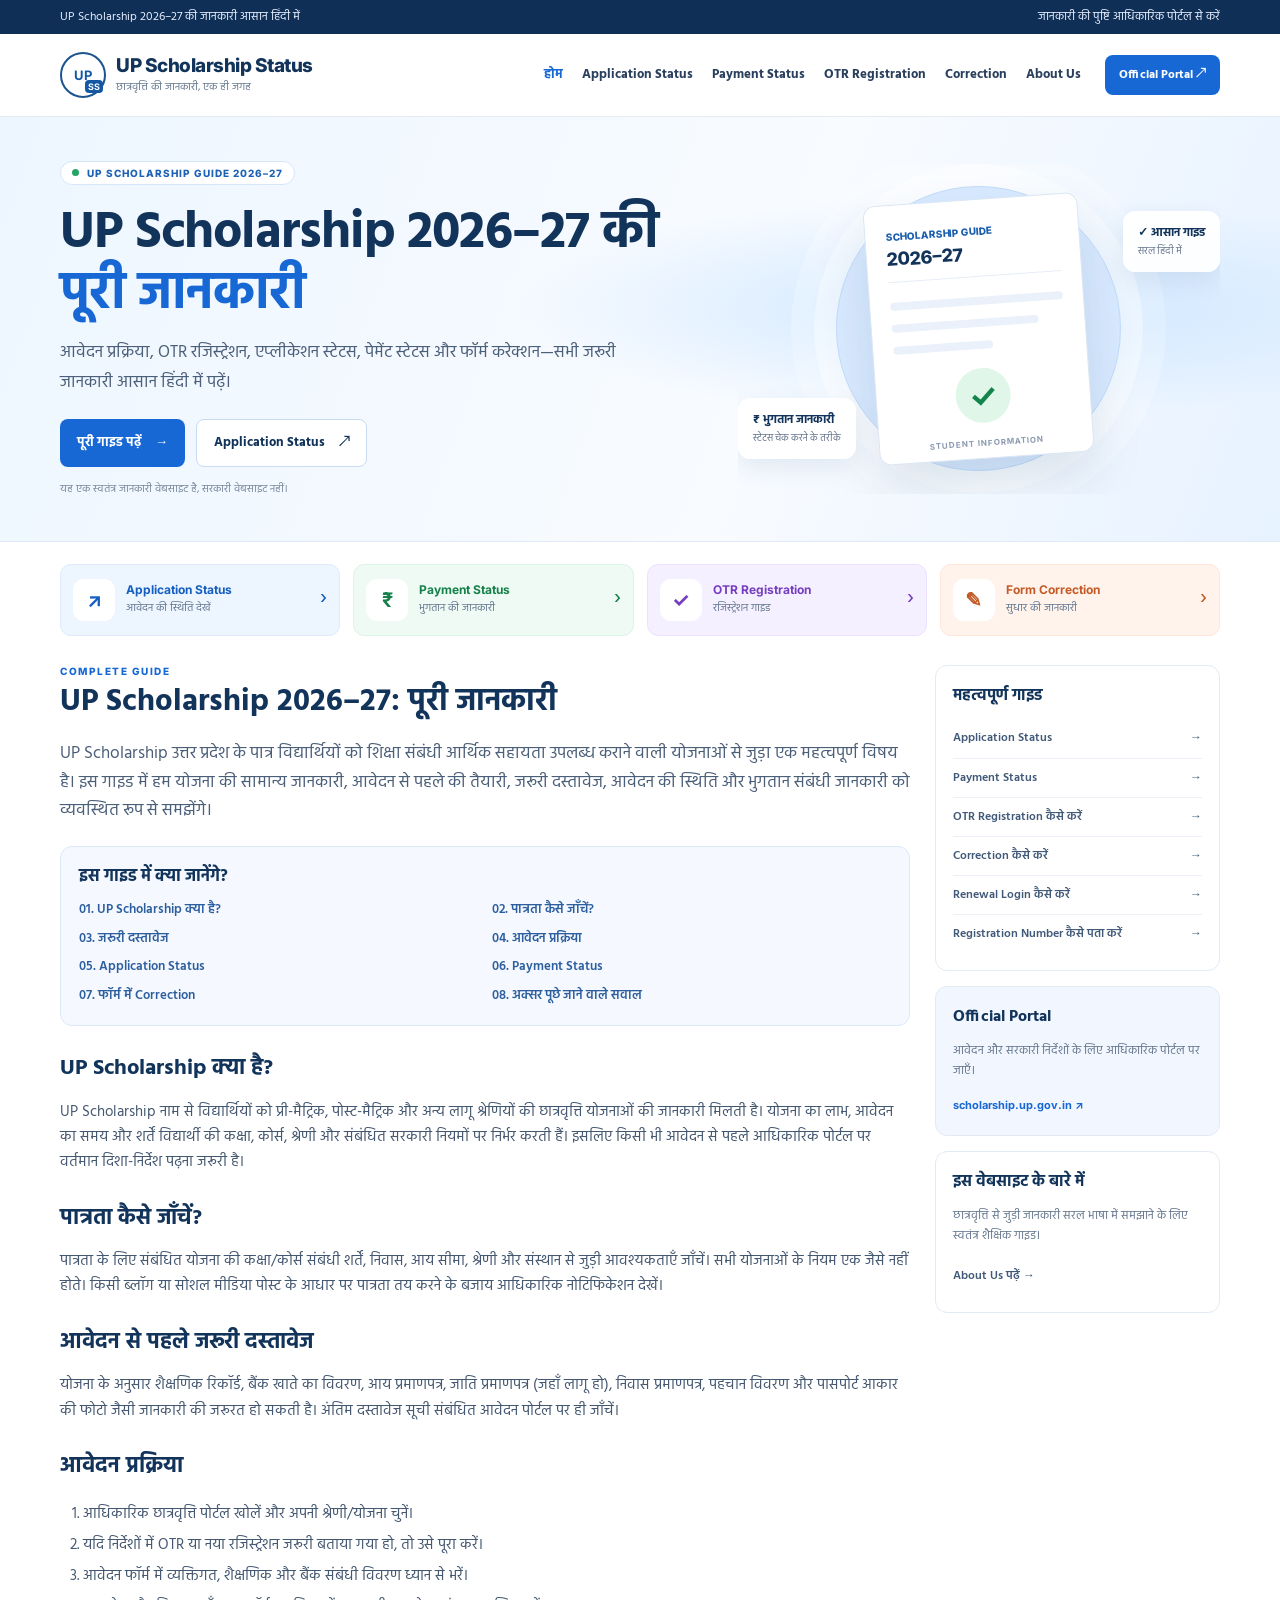
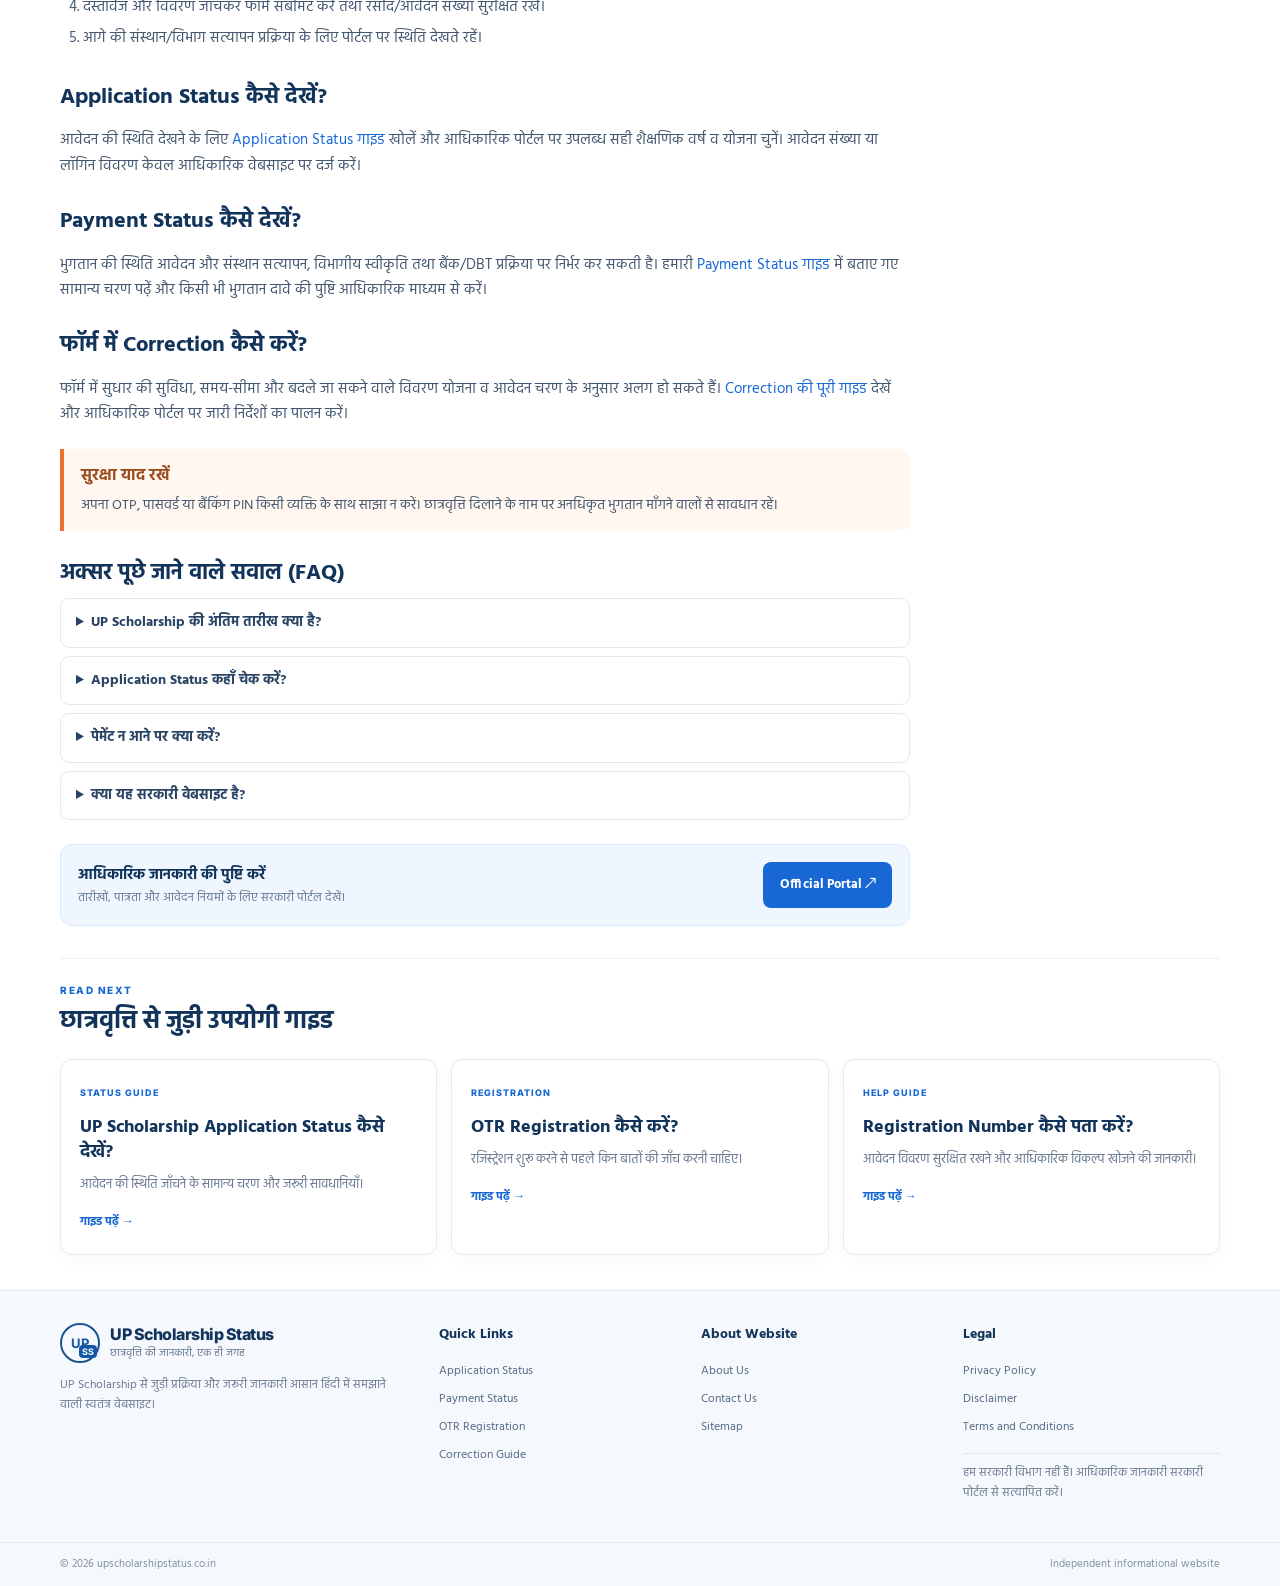
==== commit c01667b6: "Update print statement from 'Hello' to 'Goodbye'" ====
--- a/index.html
+++ b/index.html
@@ -2,8 +2,8 @@
 <html lang="hi">
 <head>
 <meta charset="utf-8"><meta name="viewport" content="width=device-width, initial-scale=1">
-<title>UP Scholarship 2026-27: पात्रता, रजिस्ट्रेशन और पूरी प्रक्रिया</title>
-<meta name="description" content="UP Scholarship 2026-27 की पात्रता, रजिस्ट्रेशन लिंक, महत्वपूर्ण तारीखें, जरूरी दस्तावेज और आवेदन प्रक्रिया की गाइड। आवेदन से पहले आधिकारिक पोर्टल पर नियम सत्यापित करें।">
+<title>UP Scholarship 2026–27: पूरी जानकारी, आवेदन, स्टेटस और भुगतान</title>
+<meta name="description" content="UP Scholarship 2026–27 की पूरी गाइड: आवेदन प्रक्रिया, OTR रजिस्ट्रेशन, एप्लीकेशन स्टेटस, पेमेंट स्टेटस, करेक्शन और जरूरी जानकारी।">
 <link rel="canonical" href="https://upscholarshipstatus.co.in/">
 <meta name="theme-color" content="#12396b"><link rel="stylesheet" href="/assets/style.css">
 </head><body>
@@ -15,21 +15,20 @@
 <a class="portal" href="https://scholarship.up.gov.in/" target="_blank" rel="noopener noreferrer">Official Portal ↗</a>
 </div></header>
 <main>
-<section class="hero"><div class="wrap hero-grid"><div class="hero-text"><div class="pill"><i></i> UP SCHOLARSHIP GUIDE 2026–27</div><h1>UP Scholarship 2026-27: कौन छात्र कर सकते हैं आवेदन?</h1><p class="hero-lead">जानें पात्रता, रजिस्ट्रेशन, जरूरी दस्तावेज और आवेदन की पूरी प्रक्रिया आसान हिंदी में।</p><div class="hero-buttons"><a class="btn primary" href="#complete-guide">पूरी गाइड पढ़ें <span>→</span></a><a class="btn secondary" href="https://scholarship.up.gov.in/" target="_blank" rel="noopener noreferrer">Official Portal <span>↗</span></a></div><p class="disclaimer-mini">यह एक स्वतंत्र जानकारी वेबसाइट है, सरकारी वेबसाइट नहीं। आवेदन से पहले आधिकारिक पोर्टल पर जानकारी सत्यापित करें।</p></div><div class="hero-art"><div class="art-glow"></div><div class="hero-paper"><div class="paper-head">SCHOLARSHIP GUIDE <span>2026–27</span></div><div class="paper-line wide"></div><div class="paper-line"></div><div class="paper-line short"></div><div class="paper-check">✓</div><div class="paper-foot">STUDENT INFORMATION</div></div><div class="float-note note-one"><b>✓ आसान गाइड</b><small>सरल हिंदी में</small></div><div class="float-note note-two"><b>₹ भुगतान जानकारी</b><small>स्टेटस चेक करने के तरीके</small></div></div></div></section>
+<section class="hero"><div class="wrap hero-grid"><div class="hero-text"><div class="pill"><i></i> UP SCHOLARSHIP GUIDE 2026–27</div><h1>UP Scholarship 2026–27 की <em>पूरी जानकारी</em></h1><p class="hero-lead">आवेदन प्रक्रिया, OTR रजिस्ट्रेशन, एप्लीकेशन स्टेटस, पेमेंट स्टेटस और फॉर्म करेक्शन—सभी जरूरी जानकारी आसान हिंदी में पढ़ें।</p><div class="hero-buttons"><a class="btn primary" href="#complete-guide">पूरी गाइड पढ़ें <span>→</span></a><a class="btn secondary" href="/application-status/">Application Status <span>↗</span></a></div><p class="disclaimer-mini">यह एक स्वतंत्र जानकारी वेबसाइट है, सरकारी वेबसाइट नहीं।</p></div><div class="hero-art"><div class="art-glow"></div><div class="hero-paper"><div class="paper-head">SCHOLARSHIP GUIDE <span>2026–27</span></div><div class="paper-line wide"></div><div class="paper-line"></div><div class="paper-line short"></div><div class="paper-check">✓</div><div class="paper-foot">STUDENT INFORMATION</div></div><div class="float-note note-one"><b>✓ आसान गाइड</b><small>सरल हिंदी में</small></div><div class="float-note note-two"><b>₹ भुगतान जानकारी</b><small>स्टेटस चेक करने के तरीके</small></div></div></div></section>
 <section class="wrap shortcuts" aria-label="महत्वपूर्ण लिंक"><a href="/application-status/" class="shortcut s-blue"><span class="shortcut-icon">↗</span><span><b>Application Status</b><small>आवेदन की स्थिति देखें</small></span><span class="chev">›</span></a><a href="/payment-status/" class="shortcut s-green"><span class="shortcut-icon">₹</span><span><b>Payment Status</b><small>भुगतान की जानकारी</small></span><span class="chev">›</span></a><a href="/otr-registration-kaise-kare/" class="shortcut s-purple"><span class="shortcut-icon">✓</span><span><b>OTR Registration</b><small>रजिस्ट्रेशन गाइड</small></span><span class="chev">›</span></a><a href="/correction-kaise-kare/" class="shortcut s-orange"><span class="shortcut-icon">✎</span><span><b>Form Correction</b><small>सुधार की जानकारी</small></span><span class="chev">›</span></a></section>
-<section class="wrap pillar" id="complete-guide"><article class="article"><div class="section-label">COMPLETE GUIDE</div><h2>UP Scholarship 2026-27: पात्रता, रजिस्ट्रेशन और पूरी प्रक्रिया</h2><p class="lead">UP Scholarship उत्तर प्रदेश के पात्र विद्यार्थियों को शिक्षा जारी रखने में आर्थिक सहायता देने वाली छात्रवृत्ति योजनाओं से जुड़ी है। इस लेख में योजना की सामान्य जानकारी, पात्रता, जरूरी दस्तावेज, रजिस्ट्रेशन और आवेदन से पहले ध्यान रखने वाली बातें समझाई गई हैं।</p>
-<div class="toc"><h3>इस गाइड में क्या जानेंगे?</h3><div class="toc-grid"><a href="#overview">01. UP Scholarship क्या है?</a><a href="#types">02. छात्रवृत्ति के मुख्य प्रकार</a><a href="#eligibility">03. पात्रता</a><a href="#links">04. Registration और Login Links</a><a href="#dates-pre">05. Pre-Matric तारीखें</a><a href="#dates-fresh">06. Post-Matric Fresh तारीखें</a><a href="#dates-renewal">07. Post-Matric Renewal तारीखें</a><a href="#documents">08. जरूरी दस्तावेज</a><a href="#otr">09. OTR Registration</a></div></div>
-<h3 id="overview">UP Scholarship क्या है?</h3><p>UP Scholarship उत्तर प्रदेश में पढ़ने वाले पात्र विद्यार्थियों के लिए विभिन्न छात्रवृत्ति योजनाओं से संबंधित है। इन योजनाओं का उद्देश्य योग्य विद्यार्थियों को पढ़ाई जारी रखने में आर्थिक सहायता देना है। योजना, कक्षा, कोर्स और आवेदक की श्रेणी के अनुसार नियम अलग हो सकते हैं। आवेदन करने से पहले आधिकारिक पोर्टल पर मौजूदा शैक्षणिक वर्ष के निर्देश जरूर पढ़ें।</p><p>पहली बार आवेदन करने वाले विद्यार्थी रजिस्ट्रेशन, लॉगिन और आवेदन फॉर्म भरने की प्रक्रिया ध्यान से समझें। फॉर्म सबमिट करने से पहले सभी विवरण और दस्तावेज जाँच लें।</p>
-<h3 id="types">UP Scholarship के मुख्य प्रकार</h3><ul><li><strong>Pre-Matric Scholarship:</strong> कक्षा 9 और 10 में पढ़ने वाले पात्र विद्यार्थियों के लिए।</li><li><strong>Post-Matric (Intermediate):</strong> कक्षा 11 और 12 के पात्र विद्यार्थियों के लिए।</li><li><strong>Post-Matric Other Than Intermediate:</strong> 12वीं के बाद स्नातक, स्नातकोत्तर, डिप्लोमा, ITI या अन्य पात्र पाठ्यक्रमों के लिए, लागू नियमों के अनुसार।</li><li><strong>Post-Matric Other State:</strong> अन्य राज्य में पढ़ाई कर रहे पात्र विद्यार्थियों के लिए, यदि संबंधित योजना इसकी अनुमति देती हो।</li></ul>
-<h3 id="eligibility">UP Scholarship के लिए पात्रता क्या है?</h3><p>शर्तें कक्षा, कोर्स, श्रेणी और शैक्षणिक वर्ष के अनुसार बदल सकती हैं। सामान्य तौर पर इन बातों की जाँच करें:</p><ul><li>आवेदक संबंधित योजना की निवास संबंधी शर्तें पूरी करता हो।</li><li>विद्यार्थी का प्रवेश मान्यताप्राप्त स्कूल, कॉलेज या पात्र संस्थान में हो।</li><li>आवेदक पिछली कक्षा/शैक्षणिक योग्यता संबंधी शर्तें पूरी करता हो।</li><li>परिवार की वार्षिक आय संबंधित श्रेणी और योजना की निर्धारित सीमा में हो।</li><li>बैंक खाते और पहचान संबंधी विवरण सही हों तथा पोर्टल के निर्देशों के अनुरूप हों।</li><li>आवेदन निर्धारित समय में आधिकारिक पोर्टल पर पूरा किया जाए।</li></ul><div class="callout"><b>आय सीमा और पात्रता की पुष्टि जरूरी</b><p>आय सीमा, श्रेणी और बैंक खाते की शर्तें योजना के अनुसार अलग हो सकती हैं। आवेदन से पहले <a href="https://scholarship.up.gov.in/" target="_blank" rel="noopener noreferrer">आधिकारिक UP Scholarship पोर्टल</a> पर वर्तमान निर्देश देखें।</p></div><p><a class="btn primary" href="https://scholarship.up.gov.in/" target="_blank" rel="noopener noreferrer">अधिकृत वेबसाइट खोलें ↗</a></p>
-<h3 id="links">UP Scholarship Registration और Login के जरूरी लिंक (2026-27)</h3><p>ये लिंक आपके दिए गए कंटेंट से लिए गए हैं। आवेदन से पहले पोर्टल पर शैक्षणिक वर्ष, योजना और लिंक की पुष्टि कर लें।</p><div class="table-wrap"><table><thead><tr><th>श्रेणी / प्रक्रिया</th><th>लिंक</th></tr></thead><tbody>
-<tr><td>Pre-Matric (कक्षा 9–10) Registration</td><td><a href="https://scholarship.up.gov.in/RegistrationFormPrematricDIG.aspx?C=Mg==" target="_blank" rel="noopener noreferrer">रजिस्ट्रेशन करें ↗</a></td></tr><tr><td>Pre-Matric Fresh Login</td><td><a href="https://scholarship.up.gov.in/LoginStudentPreFresh.aspx" target="_blank" rel="noopener noreferrer">फ्रेश लॉगिन ↗</a></td></tr><tr><td>Pre-Matric Renewal Login</td><td><a href="https://scholarship.up.gov.in/LoginStudentPreRenew.aspx" target="_blank" rel="noopener noreferrer">रिन्यूअल लॉगिन ↗</a></td></tr><tr><td>Post-Matric (कक्षा 11–12) Registration</td><td><a href="https://scholarship.up.gov.in/RegistrationNew.aspx" target="_blank" rel="noopener noreferrer">रजिस्ट्रेशन करें ↗</a></td></tr><tr><td>Post-Matric Other Than Intermediate Registration</td><td><a href="https://scholarship.up.gov.in/RegistrationNew.aspx" target="_blank" rel="noopener noreferrer">रजिस्ट्रेशन करें ↗</a></td></tr><tr><td>Post-Matric (कक्षा 11–12) Fresh Login</td><td><a href="https://scholarship.up.gov.in/LoginStudentPostInter.aspx" target="_blank" rel="noopener noreferrer">फ्रेश लॉगिन ↗</a></td></tr><tr><td>Post-Matric Other Than Intermediate Fresh Login</td><td><a href="https://scholarship.up.gov.in/LoginStudentPost.aspx" target="_blank" rel="noopener noreferrer">फ्रेश लॉगिन ↗</a></td></tr><tr><td>Post-Matric (कक्षा 11–12) Renewal Login</td><td><a href="https://scholarship.up.gov.in/LoginStudentPostRenewInter.aspx" target="_blank" rel="noopener noreferrer">रिन्यूअल लॉगिन ↗</a></td></tr><tr><td>Post-Matric Other Than Intermediate Renewal Login</td><td><a href="https://scholarship.up.gov.in/LoginStudentPostRenew.aspx" target="_blank" rel="noopener noreferrer">रिन्यूअल लॉगिन ↗</a></td></tr><tr><td>Post-Matric Other State Fresh Login</td><td><a href="https://scholarship.up.gov.in/LoginStudentPostOS.aspx" target="_blank" rel="noopener noreferrer">फ्रेश लॉगिन ↗</a></td></tr><tr><td>Post-Matric Other State Renewal Login</td><td><a href="https://scholarship.up.gov.in/LoginStudentPostRenewOS.aspx" target="_blank" rel="noopener noreferrer">रिन्यूअल लॉगिन ↗</a></td></tr></tbody></table></div>
-<h3 id="dates-pre">Important Dates: Pre-Matric (कक्षा 9–10), Fresh और Renewal (2026-27)</h3><p><strong>नोट:</strong> ये तारीखें आपके दिए गए कंटेंट के अनुसार हैं। प्रकाशित करने से पहले आधिकारिक पोर्टल पर पुष्टि करें।</p><div class="table-wrap"><table><thead><tr><th>प्रक्रिया</th><th>Fresh</th><th>Renewal</th></tr></thead><tbody><tr><td>ऑनलाइन रजिस्ट्रेशन प्रारंभ</td><td>11 अगस्त 2026</td><td>11 अगस्त 2026</td></tr><tr><td>आवेदन की अंतिम तिथि</td><td>21 सितंबर 2026</td><td>21 सितंबर 2026</td></tr><tr><td>फॉर्म सबमिट करने की अंतिम तिथि</td><td>21 सितंबर 2026</td><td>21 सितंबर 2026</td></tr><tr><td>संस्थान सत्यापन</td><td>आधिकारिक सूचना देखें</td><td>आधिकारिक सूचना देखें</td></tr><tr><td>Correction Window</td><td>आधिकारिक सूचना देखें</td><td>आधिकारिक सूचना देखें</td></tr><tr><td>सुधार के बाद पुनः सबमिट</td><td>आधिकारिक सूचना देखें</td><td>आधिकारिक सूचना देखें</td></tr><tr><td>जिला स्तर सत्यापन</td><td>आधिकारिक सूचना देखें</td><td>आधिकारिक सूचना देखें</td></tr><tr><td>PFMS से भुगतान</td><td>जनवरी 2027 (संभावित; पुष्टि करें)</td><td>जनवरी 2027 (संभावित; पुष्टि करें)</td></tr></tbody></table></div>
-<h3 id="dates-fresh">Important Dates: B.A., B.Sc. और अन्य Post-Matric Courses (Fresh, 2026-27)</h3><p>तारीखों में बदलाव हो सकता है; आधिकारिक पोर्टल से पुष्टि करें।</p><div class="table-wrap"><table><thead><tr><th>प्रक्रिया</th><th>महत्वपूर्ण तिथि</th></tr></thead><tbody><tr><td>ऑनलाइन रजिस्ट्रेशन प्रारंभ</td><td>15 सितंबर 2026</td></tr><tr><td>ऑनलाइन आवेदन की अंतिम तिथि</td><td>31 अक्टूबर 2026</td></tr><tr><td>फॉर्म सबमिट करने की अंतिम तिथि</td><td>31 अक्टूबर 2026</td></tr><tr><td>संस्थान सत्यापन</td><td>आधिकारिक सूचना देखें</td></tr><tr><td>Correction Window</td><td>आधिकारिक सूचना देखें</td></tr><tr><td>सुधार के बाद पुनः सबमिट</td><td>आधिकारिक सूचना देखें</td></tr><tr><td>जिला स्तर सत्यापन</td><td>आधिकारिक सूचना देखें</td></tr><tr><td>PFMS से भुगतान</td><td>आधिकारिक सूचना देखें</td></tr></tbody></table></div>
-<h3 id="dates-renewal">Important Dates: B.A., B.Sc. और अन्य Post-Matric Courses (Renewal, 2026-27)</h3><p>Renewal आवेदन करने वाले विद्यार्थी अंतिम तिथि और संबंधित शर्तों की पुष्टि आधिकारिक पोर्टल पर करें।</p><div class="table-wrap"><table><thead><tr><th>प्रक्रिया</th><th>महत्वपूर्ण तिथि</th></tr></thead><tbody><tr><td>ऑनलाइन रजिस्ट्रेशन प्रारंभ</td><td>11 अगस्त 2026</td></tr><tr><td>ऑनलाइन आवेदन की अंतिम तिथि</td><td>15 अक्टूबर 2026</td></tr><tr><td>फॉर्म सबमिट करने की अंतिम तिथि</td><td>15 अक्टूबर 2026</td></tr><tr><td>संस्थान सत्यापन</td><td>आधिकारिक सूचना देखें</td></tr><tr><td>Correction Window</td><td>आधिकारिक सूचना देखें</td></tr><tr><td>सुधार के बाद पुनः सबमिट</td><td>आधिकारिक सूचना देखें</td></tr><tr><td>जिला स्तर सत्यापन</td><td>आधिकारिक सूचना देखें</td></tr><tr><td>PFMS से भुगतान</td><td>दिसंबर 2026 (संभावित; पुष्टि करें)</td></tr></tbody></table></div>
-<h3 id="documents">UP Scholarship 2026-27 के लिए जरूरी दस्तावेज</h3><p>हर दस्तावेज हर श्रेणी के लिए अनिवार्य हो, यह जरूरी नहीं। अंतिम सूची पोर्टल और संस्थान के निर्देशों के अनुसार जाँचें।</p><ul><li>आधार कार्ड या स्वीकार्य पहचान विवरण</li><li>OTR (One Time Registration) नंबर, यदि आवश्यक हो</li><li>जन्मतिथि का प्रमाण, जैसे हाईस्कूल मार्कशीट या स्वीकार्य दस्तावेज</li><li>निवास प्रमाणपत्र, जहाँ लागू हो</li><li>बैंक पासबुक और सही बैंक खाते का विवरण</li><li>सक्रिय मोबाइल नंबर</li><li>जाति प्रमाणपत्र, जहाँ लागू हो</li><li>वर्तमान आय प्रमाणपत्र, जैसा योजना में अपेक्षित हो</li><li>पिछली कक्षा की अंकतालिका</li><li>संस्थान/कॉलेज की फीस रसीद या संबंधित विवरण, जहाँ माँगा जाए</li><li>हाल की पासपोर्ट आकार की फोटो, यदि आवश्यक हो</li><li>ईमेल आईडी, यदि माँगी जाए</li></ul><div class="callout"><b>फॉर्म सबमिट करने से पहले</b><p>नाम, जन्मतिथि, बैंक विवरण और शैक्षणिक जानकारी दस्तावेजों से मिलाकर जाँचें। OTP, पासवर्ड या बैंकिंग PIN किसी के साथ साझा न करें। छात्रवृत्ति दिलाने के नाम पर अनधिकृत भुगतान माँगने वालों से सावधान रहें।</p></div>
-<h3 id="otr">UP Scholarship One Time Registration (OTR) कैसे करें?</h3><p>OTR प्रक्रिया शुरू करने से पहले आधिकारिक पोर्टल पर देखें कि आपके पाठ्यक्रम और आवेदन श्रेणी के लिए OTR आवश्यक है या नहीं। अगले भाग में OTR प्रक्रिया के चरण, जरूरी जानकारी और सामान्य समस्याएँ विस्तार से जोड़ी जाएँगी।</p><p><a href="/otr-registration-kaise-kare/">OTR Registration की विस्तृत गाइड पढ़ें →</a></p></article>
-<aside class="sidebar"><div class="side-card"><h3>महत्वपूर्ण गाइड</h3><a href="/application-status/">Application Status <span>→</span></a><a href="/payment-status/">Payment Status <span>→</span></a><a href="/otr-registration-kaise-kare/">OTR Registration कैसे करें <span>→</span></a><a href="/correction-kaise-kare/">Correction कैसे करें <span>→</span></a><a href="/renewal-login-kaise-kare/">Renewal Login कैसे करें <span>→</span></a><a href="/registration-number-kaise-pata-kare/">Registration Number कैसे पता करें <span>→</span></a></div><div class="side-card side-blue"><h3>Official Portal</h3><p>आवेदन और सरकारी निर्देशों के लिए आधिकारिक पोर्टल पर जाएँ।</p><a class="side-portal" href="https://scholarship.up.gov.in/" target="_blank" rel="noopener noreferrer">scholarship.up.gov.in ↗</a></div><div class="side-card"><h3>इस वेबसाइट के बारे में</h3><p>छात्रवृत्ति से जुड़ी जानकारी सरल भाषा में समझाने के लिए स्वतंत्र शैक्षिक गाइड।</p><a href="/about-us/">About Us पढ़ें →</a></div></aside></section>
+<section class="wrap pillar" id="complete-guide"><div class="article"><div class="section-label">COMPLETE GUIDE</div><h2>UP Scholarship 2026–27: पूरी जानकारी</h2><p class="lead">UP Scholarship उत्तर प्रदेश के पात्र विद्यार्थियों को शिक्षा संबंधी आर्थिक सहायता उपलब्ध कराने वाली योजनाओं से जुड़ा एक महत्वपूर्ण विषय है। इस गाइड में हम योजना की सामान्य जानकारी, आवेदन से पहले की तैयारी, जरूरी दस्तावेज, आवेदन की स्थिति और भुगतान संबंधी जानकारी को व्यवस्थित रूप से समझेंगे।</p><div class="toc"><h3>इस गाइड में क्या जानेंगे?</h3><div class="toc-grid"><a href="#overview">01. UP Scholarship क्या है?</a><a href="#eligibility">02. पात्रता कैसे जाँचें?</a><a href="#documents">03. जरूरी दस्तावेज</a><a href="#apply">04. आवेदन प्रक्रिया</a><a href="#status">05. Application Status</a><a href="#payment">06. Payment Status</a><a href="#correction">07. फॉर्म में Correction</a><a href="#faq">08. अक्सर पूछे जाने वाले सवाल</a></div></div>
+<h3 id="overview">UP Scholarship क्या है?</h3><p>UP Scholarship नाम से विद्यार्थियों को प्री-मैट्रिक, पोस्ट-मैट्रिक और अन्य लागू श्रेणियों की छात्रवृत्ति योजनाओं की जानकारी मिलती है। योजना का लाभ, आवेदन का समय और शर्तें विद्यार्थी की कक्षा, कोर्स, श्रेणी और संबंधित सरकारी नियमों पर निर्भर करती हैं। इसलिए किसी भी आवेदन से पहले आधिकारिक पोर्टल पर वर्तमान दिशा-निर्देश पढ़ना जरूरी है।</p>
+<h3 id="eligibility">पात्रता कैसे जाँचें?</h3><p>पात्रता के लिए संबंधित योजना की कक्षा/कोर्स संबंधी शर्तें, निवास, आय सीमा, श्रेणी और संस्थान से जुड़ी आवश्यकताएँ जाँचें। सभी योजनाओं के नियम एक जैसे नहीं होते। किसी ब्लॉग या सोशल मीडिया पोस्ट के आधार पर पात्रता तय करने के बजाय आधिकारिक नोटिफिकेशन देखें।</p>
+<h3 id="documents">आवेदन से पहले जरूरी दस्तावेज</h3><p>योजना के अनुसार शैक्षणिक रिकॉर्ड, बैंक खाते का विवरण, आय प्रमाणपत्र, जाति प्रमाणपत्र (जहाँ लागू हो), निवास प्रमाणपत्र, पहचान विवरण और पासपोर्ट आकार की फोटो जैसी जानकारी की जरूरत हो सकती है। अंतिम दस्तावेज सूची संबंधित आवेदन पोर्टल पर ही जाँचें।</p>
+<h3 id="apply">आवेदन प्रक्रिया</h3><ol><li>आधिकारिक छात्रवृत्ति पोर्टल खोलें और अपनी श्रेणी/योजना चुनें।</li><li>यदि निर्देशों में OTR या नया रजिस्ट्रेशन जरूरी बताया गया हो, तो उसे पूरा करें।</li><li>आवेदन फॉर्म में व्यक्तिगत, शैक्षणिक और बैंक संबंधी विवरण ध्यान से भरें।</li><li>दस्तावेज और विवरण जाँचकर फॉर्म सबमिट करें तथा रसीद/आवेदन संख्या सुरक्षित रखें।</li><li>आगे की संस्थान/विभाग सत्यापन प्रक्रिया के लिए पोर्टल पर स्थिति देखते रहें।</li></ol>
+<h3 id="status">Application Status कैसे देखें?</h3><p>आवेदन की स्थिति देखने के लिए <a href="/application-status/">Application Status गाइड</a> खोलें और आधिकारिक पोर्टल पर उपलब्ध सही शैक्षणिक वर्ष व योजना चुनें। आवेदन संख्या या लॉगिन विवरण केवल आधिकारिक वेबसाइट पर दर्ज करें।</p>
+<h3 id="payment">Payment Status कैसे देखें?</h3><p>भुगतान की स्थिति आवेदन और संस्थान सत्यापन, विभागीय स्वीकृति तथा बैंक/DBT प्रक्रिया पर निर्भर कर सकती है। हमारी <a href="/payment-status/">Payment Status गाइड</a> में बताए गए सामान्य चरण पढ़ें और किसी भी भुगतान दावे की पुष्टि आधिकारिक माध्यम से करें।</p>
+<h3 id="correction">फॉर्म में Correction कैसे करें?</h3><p>फॉर्म में सुधार की सुविधा, समय-सीमा और बदले जा सकने वाले विवरण योजना व आवेदन चरण के अनुसार अलग हो सकते हैं। <a href="/correction-kaise-kare/">Correction की पूरी गाइड</a> देखें और आधिकारिक पोर्टल पर जारी निर्देशों का पालन करें।</p>
+<div class="callout"><b>सुरक्षा याद रखें</b><p>अपना OTP, पासवर्ड या बैंकिंग PIN किसी व्यक्ति के साथ साझा न करें। छात्रवृत्ति दिलाने के नाम पर अनधिकृत भुगतान माँगने वालों से सावधान रहें।</p></div>
+<h3 id="faq">अक्सर पूछे जाने वाले सवाल (FAQ)</h3><details><summary>UP Scholarship की अंतिम तारीख क्या है?</summary><p>अंतिम तारीख योजना और शैक्षणिक वर्ष के अनुसार बदल सकती है। वर्तमान तारीख आधिकारिक पोर्टल पर देखें।</p></details><details><summary>Application Status कहाँ चेक करें?</summary><p>हमारी <a href="/application-status/">Application Status गाइड</a> पढ़ें और फिर आधिकारिक पोर्टल पर स्थिति जाँचें।</p></details><details><summary>पेमेंट न आने पर क्या करें?</summary><p>आवेदन/सत्यापन की स्थिति और बैंक विवरण की जाँच करें। जरूरत पड़ने पर संस्थान या आधिकारिक हेल्पडेस्क से संपर्क करें।</p></details><details><summary>क्या यह सरकारी वेबसाइट है?</summary><p>नहीं। upscholarshipstatus.co.in एक स्वतंत्र जानकारी वेबसाइट है। आधिकारिक आवेदन और नियमों के लिए सरकारी पोर्टल देखें।</p></details>
+<div class="official-box"><div><b>आधिकारिक जानकारी की पुष्टि करें</b><small>तारीखों, पात्रता और आवेदन नियमों के लिए सरकारी पोर्टल देखें।</small></div><a class="btn primary" href="https://scholarship.up.gov.in/" target="_blank" rel="noopener noreferrer">Official Portal ↗</a></div>
+</div><aside class="sidebar"><div class="side-card"><h3>महत्वपूर्ण गाइड</h3><a href="/application-status/">Application Status <span>→</span></a><a href="/payment-status/">Payment Status <span>→</span></a><a href="/otr-registration-kaise-kare/">OTR Registration कैसे करें <span>→</span></a><a href="/correction-kaise-kare/">Correction कैसे करें <span>→</span></a><a href="/renewal-login-kaise-kare/">Renewal Login कैसे करें <span>→</span></a><a href="/registration-number-kaise-pata-kare/">Registration Number कैसे पता करें <span>→</span></a></div><div class="side-card side-blue"><h3>Official Portal</h3><p>आवेदन और सरकारी निर्देशों के लिए आधिकारिक पोर्टल पर जाएँ।</p><a class="side-portal" href="https://scholarship.up.gov.in/" target="_blank" rel="noopener noreferrer">scholarship.up.gov.in ↗</a></div><div class="side-card"><h3>इस वेबसाइट के बारे में</h3><p>छात्रवृत्ति से जुड़ी जानकारी सरल भाषा में समझाने के लिए स्वतंत्र शैक्षिक गाइड।</p><a href="/about-us/">About Us पढ़ें →</a></div></aside></section>
 <section class="wrap latest"><div class="latest-head"><div><div class="section-label">READ NEXT</div><h2>छात्रवृत्ति से जुड़ी उपयोगी गाइड</h2></div></div><div class="post-grid"><a class="post-card" href="/application-status/"><span class="post-tag">STATUS GUIDE</span><h3>UP Scholarship Application Status कैसे देखें?</h3><p>आवेदन की स्थिति जाँचने के सामान्य चरण और जरूरी सावधानियाँ।</p><span class="read-more">गाइड पढ़ें →</span></a><a class="post-card" href="/otr-registration-kaise-kare/"><span class="post-tag">REGISTRATION</span><h3>OTR Registration कैसे करें?</h3><p>रजिस्ट्रेशन शुरू करने से पहले किन बातों की जाँच करनी चाहिए।</p><span class="read-more">गाइड पढ़ें →</span></a><a class="post-card" href="/registration-number-kaise-pata-kare/"><span class="post-tag">HELP GUIDE</span><h3>Registration Number कैसे पता करें?</h3><p>आवेदन विवरण सुरक्षित रखने और आधिकारिक विकल्प खोजने की जानकारी।</p><span class="read-more">गाइड पढ़ें →</span></a></div></section>
 </main>
 <footer class="footer"><div class="wrap footer-grid"><div class="footer-about"><a class="brand footer-brand" href="/"><span class="brand-logo">UP<span>SS</span></span><span class="brand-copy"><strong>UP Scholarship Status</strong><small>छात्रवृत्ति की जानकारी, एक ही जगह</small></span></a><p>UP Scholarship से जुड़ी प्रक्रिया और जरूरी जानकारी आसान हिंदी में समझाने वाली स्वतंत्र वेबसाइट।</p></div><div><h3>Quick Links</h3><a href="/application-status/">Application Status</a><a href="/payment-status/">Payment Status</a><a href="/otr-registration-kaise-kare/">OTR Registration</a><a href="/correction-kaise-kare/">Correction Guide</a></div><div><h3>About Website</h3><a href="/about-us/">About Us</a><a href="/contact-us/">Contact Us</a><a href="/sitemap/">Sitemap</a></div><div><h3>Legal</h3><a href="/privacy-policy/">Privacy Policy</a><a href="/disclaimer/">Disclaimer</a><a href="/terms-and-conditions/">Terms and Conditions</a><p class="footer-warning">हम सरकारी विभाग नहीं हैं। आधिकारिक जानकारी सरकारी पोर्टल से सत्यापित करें।</p></div></div><div class="footer-bottom"><div class="wrap"><span>© 2026 upscholarshipstatus.co.in</span><span>Independent informational website</span></div></div></footer>
